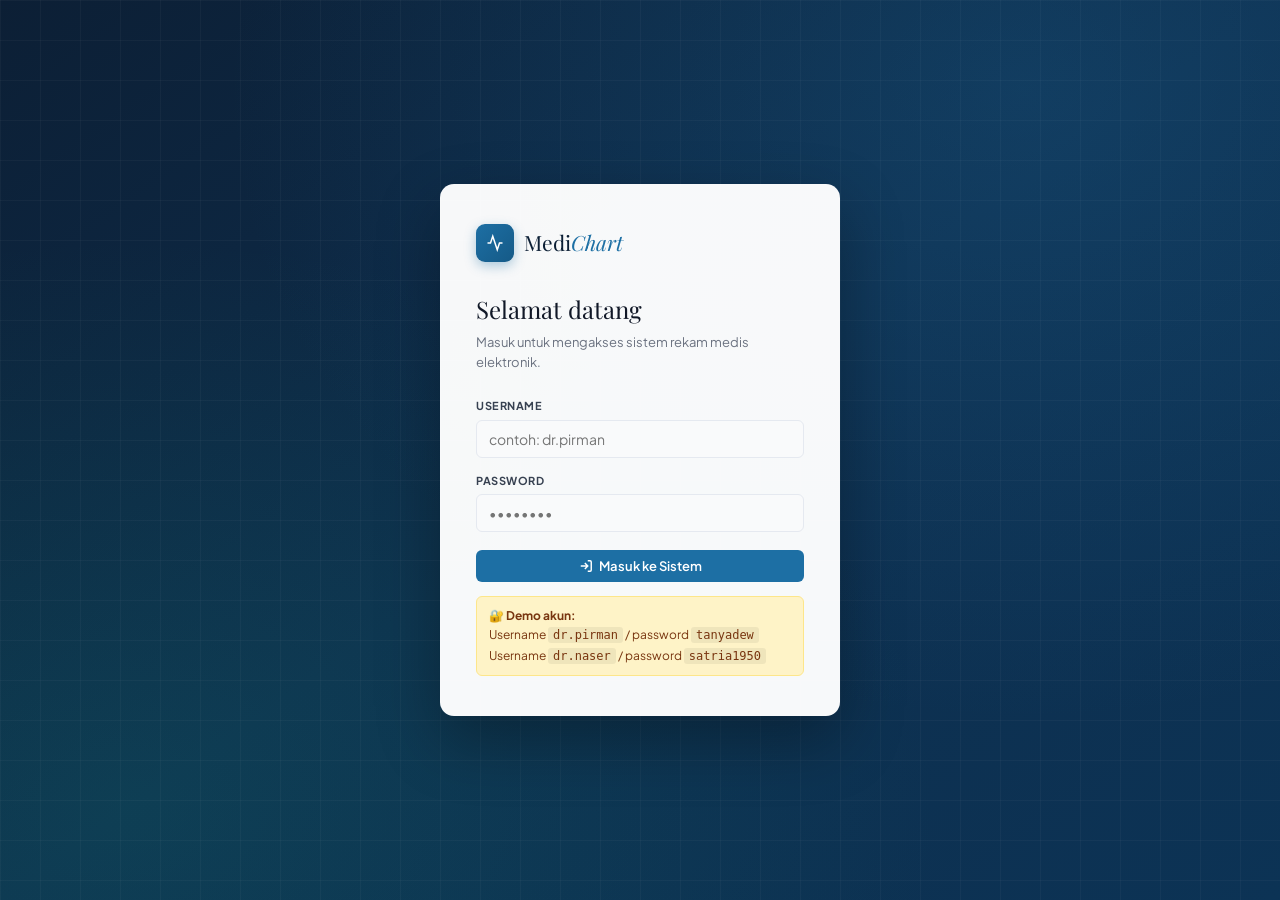
==== medichart.html @ bcfc9937 "add diagram" ====
<!DOCTYPE html>
<html lang="id">
<head>
<meta charset="UTF-8">
<meta name="viewport" content="width=device-width, initial-scale=1.0">
<title>MediChart — Sistem Catatan Pemeriksaan Dokter</title>
<link href="https://fonts.googleapis.com/css2?family=Plus+Jakarta+Sans:ital,wght@0,300;0,400;0,500;0,600;0,700;1,400&family=Playfair+Display:ital,wght@0,600;1,500&display=swap" rel="stylesheet">
<style>
/* ============================================================
   DESIGN TOKENS
============================================================ */
:root {
  /* Colors */
  --ink:        #111827;
  --ink-mid:    #374151;
  --ink-soft:   #6B7280;
  --ink-ghost:  #9CA3AF;
  --bg:         #F3F6FA;
  --surface:    #FFFFFF;
  --surface2:   #F9FAFB;
  --border:     #E5E9F0;
  --border-dk:  #D1D9E6;

  --primary:    #1D6FA4;      /* steel blue */
  --primary-lt: #EBF4FB;
  --primary-dk: #155A87;
  --green:      #0F9D7E;
  --green-lt:   #E6F6F2;
  --green-dk:   #0B7D65;
  --amber:      #D97706;
  --amber-lt:   #FEF3C7;
  --red:        #DC2626;
  --red-lt:     #FEE2E2;

  /* Sidebar */
  --sb:         #0C1F35;
  --sb-lt:      #142840;
  --sb-border:  rgba(255,255,255,.07);
  --sb-text:    rgba(255,255,255,.55);
  --sb-active:  rgba(255,255,255,.10);

  /* Misc */
  --r:    10px;
  --rsm:  6px;
  --rxs:  4px;
  --shadow-sm: 0 1px 4px rgba(17,24,39,.06);
  --shadow:    0 3px 12px rgba(17,24,39,.10);
  --shadow-md: 0 8px 32px rgba(17,24,39,.14);

  --font:   'Plus Jakarta Sans', system-ui, sans-serif;
  --serif:  'Playfair Display', Georgia, serif;
  --t: .15s ease;
}

/* ============================================================
   RESET
============================================================ */
*, *::before, *::after { box-sizing: border-box; margin: 0; padding: 0; }
html { scroll-behavior: smooth; }
body { font-family: var(--font); background: var(--bg); color: var(--ink); font-size: 14px; line-height: 1.6; min-height: 100vh; }
input, textarea, select, button { font-family: inherit; font-size: inherit; }
a { text-decoration: none; color: inherit; }

/* ============================================================
   UTILITY
============================================================ */
.hidden { display: none !important; }
.w-full { width: 100%; }
.flex   { display: flex; }
.items-center { align-items: center; }
.gap-8  { gap: 8px; }
.flex-1 { flex: 1; }
.text-sm   { font-size: 13px; }
.text-xs   { font-size: 11px; }
.text-muted { color: var(--ink-soft); }
.bold { font-weight: 600; }
.serif { font-family: var(--serif); }
.divider { border: none; border-top: 1px solid var(--border); margin: 18px 0; }

/* ============================================================
   ANIMATIONS
============================================================ */
@keyframes fadeUp  { from { opacity:0; transform:translateY(12px); } to { opacity:1; transform:translateY(0); } }
@keyframes fadeIn  { from { opacity:0; } to { opacity:1; } }
@keyframes slideIn { from { opacity:0; transform:translateX(-8px); } to { opacity:1; transform:translateX(0); } }
.anim-up    { animation: fadeUp  .28s ease both; }
.anim-in    { animation: fadeIn  .22s ease both; }
.anim-slide { animation: slideIn .22s ease both; }

/* ============================================================
   TOAST
============================================================ */
#toast {
  position: fixed; bottom: 24px; right: 24px; z-index: 9999;
  padding: 12px 18px; border-radius: var(--rsm);
  font-size: 13px; font-weight: 500;
  box-shadow: var(--shadow-md); max-width: 320px;
  transition: opacity .3s, transform .3s;
  opacity: 0; transform: translateY(8px); pointer-events: none;
}
#toast.show   { opacity: 1; transform: translateY(0); pointer-events: auto; }
#toast.t-ok   { background: var(--green);   color: #fff; }
#toast.t-err  { background: var(--red);     color: #fff; }
#toast.t-info { background: var(--primary); color: #fff; }

/* ============================================================
   MODAL
============================================================ */
.modal-bg {
  position: fixed; inset: 0; z-index: 600;
  background: rgba(12,31,53,.5);
  display: flex; align-items: flex-start; justify-content: center;
  padding: 32px 16px; overflow-y: auto;
  animation: fadeIn .2s ease;
}
.modal {
  background: var(--surface); border-radius: var(--r);
  box-shadow: var(--shadow-md);
  width: 100%; max-width: 640px;
  animation: fadeUp .25s ease;
  flex-shrink: 0;
}
.modal-head {
  padding: 18px 22px 14px;
  border-bottom: 1px solid var(--border);
  display: flex; align-items: center; justify-content: space-between;
}
.modal-title { font-family: var(--serif); font-size: 17px; }
.modal-body  { padding: 20px 22px 24px; }
.btn-close {
  width: 30px; height: 30px; border: none; cursor: pointer;
  background: var(--surface2); border-radius: var(--rxs);
  color: var(--ink-soft); font-size: 18px; line-height: 1;
  display: grid; place-items: center;
  transition: background var(--t), color var(--t);
}
.btn-close:hover { background: var(--red-lt); color: var(--red); }

/* ============================================================
   FORM ELEMENTS
============================================================ */
.field { margin-bottom: 14px; }
.field > label {
  display: block; font-size: 11px; font-weight: 700;
  text-transform: uppercase; letter-spacing: .5px;
  color: var(--ink-mid); margin-bottom: 5px;
}
.req { color: var(--red); margin-left: 2px; }
.field input, .field textarea, .field select {
  width: 100%; padding: 9px 12px;
  border: 1.5px solid var(--border);
  border-radius: var(--rsm); background: var(--surface2);
  color: var(--ink); outline: none;
  transition: border-color var(--t), box-shadow var(--t), background var(--t);
}
.field input:focus, .field textarea:focus, .field select:focus {
  border-color: var(--primary);
  box-shadow: 0 0 0 3px rgba(29,111,164,.12);
  background: var(--surface);
}
.field textarea { min-height: 72px; resize: vertical; }
.field.f-err input, .field.f-err textarea, .field.f-err select { border-color: var(--red); }
.f-msg { font-size: 11px; color: var(--red); margin-top: 4px; min-height: 15px; }
.grid-2 { display: grid; grid-template-columns: 1fr 1fr; gap: 12px; }
.grid-2.grid-3col { grid-template-columns: 1fr 1fr 1fr; }

/* Validation summary block */
.val-box {
  background: var(--red-lt); border: 1px solid #FECACA;
  border-radius: var(--rsm); padding: 10px 14px;
  font-size: 13px; color: var(--red);
  margin-bottom: 12px; display: none;
}
.val-box ul { margin-left: 16px; margin-top: 3px; }

/* Section label inside form */
.form-section-label {
  font-size: 11px; font-weight: 700; text-transform: uppercase;
  letter-spacing: .5px; color: var(--ink-ghost);
  padding: 4px 0 10px; margin-top: 6px;
  display: flex; align-items: center; gap: 8px;
}
.form-section-label::after {
  content: ''; flex: 1; height: 1px; background: var(--border);
}

/* ============================================================
   BUTTONS
============================================================ */
.btn {
  display: inline-flex; align-items: center; gap: 6px;
  padding: 8px 16px; border: none; border-radius: var(--rsm);
  font-family: var(--font); font-size: 13px; font-weight: 600;
  cursor: pointer; white-space: nowrap;
  transition: background var(--t), box-shadow var(--t), transform var(--t);
}
.btn:active { transform: translateY(1px); }
.btn-primary { background: var(--primary);  color: #fff; }
.btn-primary:hover   { background: var(--primary-dk); box-shadow: 0 4px 14px rgba(29,111,164,.28); }
.btn-green   { background: var(--green);    color: #fff; }
.btn-green:hover     { background: var(--green-dk); box-shadow: 0 4px 14px rgba(15,157,126,.28); }
.btn-ghost   { background: var(--surface2); color: var(--ink-mid); border: 1.5px solid var(--border); }
.btn-ghost:hover     { background: var(--border); }
.btn-amber   { background: var(--amber);    color: #fff; }
.btn-amber:hover     { background: #B45309; }
.btn-red     { background: var(--red);      color: #fff; }
.btn-red:hover       { background: #B91C1C; }
.btn-sm  { padding: 6px 12px; font-size: 12px; }
.btn-xs  { padding: 4px 9px;  font-size: 11px; }
.btn-icon { padding: 7px; }

/* ============================================================
   BADGE / TAG
============================================================ */
.badge {
  display: inline-flex; align-items: center; gap: 3px;
  padding: 2px 8px; border-radius: 20px;
  font-size: 11px; font-weight: 700; letter-spacing: .2px;
}
.b-blue   { background: var(--primary-lt); color: var(--primary-dk); }
.b-green  { background: var(--green-lt);   color: var(--green-dk); }
.b-amber  { background: var(--amber-lt);   color: #92400E; }
.b-gray   { background: #EEF2F7;           color: var(--ink-mid); }
.b-red    { background: var(--red-lt);     color: var(--red); }

/* SOAP colored pill */
.soap-pill {
  display: inline-flex; align-items: center; gap: 4px;
  padding: 3px 8px; border-radius: 4px;
  font-size: 11px; font-weight: 700;
}
.sp-s { background: #EFF6FF; color: #1D4ED8; }
.sp-o { background: var(--amber-lt); color: #92400E; }
.sp-a { background: var(--red-lt); color: var(--red); }
.sp-p { background: var(--green-lt); color: var(--green-dk); }

/* ============================================================
   CARD
============================================================ */
.card {
  background: var(--surface); border: 1px solid var(--border);
  border-radius: var(--r); box-shadow: var(--shadow-sm); overflow: hidden;
}
.card-head {
  padding: 13px 18px;
  border-bottom: 1px solid var(--border);
  display: flex; align-items: center; justify-content: space-between; gap: 10px;
}
.card-title {
  font-family: var(--serif); font-size: 15px; font-weight: 600;
  display: flex; align-items: center; gap: 8px;
}
.card-icon {
  width: 26px; height: 26px; border-radius: 6px;
  background: var(--primary-lt); color: var(--primary);
  display: grid; place-items: center; flex-shrink: 0;
}
.card-icon svg { width: 13px; height: 13px; }
.card-icon.green { background: var(--green-lt);  color: var(--green); }
.card-icon.amber { background: var(--amber-lt);  color: var(--amber); }
.card-icon.gray  { background: #EEF2F7; color: var(--ink-mid); }
.card-body { padding: 16px 18px; }

/* ============================================================
   LOGIN PAGE
============================================================ */
#page-login {
  min-height: 100vh; display: flex; align-items: center; justify-content: center;
  padding: 24px;
  background: linear-gradient(145deg, var(--sb) 0%, #0E2E4D 50%, #0C3355 100%);
  position: relative; overflow: hidden;
}
#page-login::before {
  content: ''; position: absolute; inset: 0; pointer-events: none;
  background:
    radial-gradient(ellipse at 80% 10%, rgba(29,111,164,.25) 0%, transparent 55%),
    radial-gradient(ellipse at 10% 90%, rgba(15,157,126,.15) 0%, transparent 50%);
}
/* Grid decoration */
#page-login::after {
  content: ''; position: absolute; inset: 0; pointer-events: none;
  background-image:
    linear-gradient(rgba(255,255,255,.03) 1px, transparent 1px),
    linear-gradient(90deg, rgba(255,255,255,.03) 1px, transparent 1px);
  background-size: 40px 40px;
}
.login-card {
  background: rgba(255,255,255,.97); border-radius: 14px;
  box-shadow: 0 24px 64px rgba(0,0,0,.30);
  width: 100%; max-width: 400px;
  padding: 40px 36px; position: relative; z-index: 1;
  animation: fadeUp .4s ease;
}
.login-brand {
  display: flex; align-items: center; gap: 10px; margin-bottom: 28px;
}
.brand-icon {
  width: 38px; height: 38px; border-radius: 9px;
  background: linear-gradient(135deg, var(--primary), var(--primary-dk));
  display: grid; place-items: center; flex-shrink: 0;
  box-shadow: 0 4px 12px rgba(29,111,164,.35);
}
.brand-icon svg { color: #fff; width: 18px; height: 18px; }
.brand-name { font-family: var(--serif); font-size: 21px; color: var(--sb); }
.brand-name span { color: var(--primary); font-style: italic; }
.login-h { font-family: var(--serif); font-size: 24px; margin-bottom: 3px; color: var(--ink); }
.login-sub { color: var(--ink-soft); font-size: 13px; margin-bottom: 24px; }
#l-err {
  background: var(--red-lt); border: 1px solid #FECACA; color: var(--red);
  border-radius: var(--rsm); padding: 9px 12px; font-size: 13px;
  margin-top: 10px; display: none;
}
.login-hint {
  margin-top: 14px; padding: 9px 12px;
  background: var(--amber-lt); border: 1px solid #FDE68A;
  border-radius: var(--rsm); font-size: 12px; color: #78350F; line-height: 1.6;
}
.login-hint code {
  background: rgba(0,0,0,.06); padding: 1px 5px; border-radius: 3px; font-family: monospace;
}

/* ============================================================
   APP SHELL
============================================================ */
#page-app { display: none; flex-direction: row; min-height: 100vh; }

/* --- Sidebar --- */
.sidebar {
  width: 220px; flex-shrink: 0; background: var(--sb);
  display: flex; flex-direction: column;
  position: sticky; top: 0; height: 100vh; overflow-y: auto;
}
.sb-brand {
  padding: 18px 16px 14px;
  border-bottom: 1px solid var(--sb-border);
  display: flex; align-items: center; gap: 8px;
}
.sb-brand-ico {
  width: 30px; height: 30px; border-radius: 7px;
  background: linear-gradient(135deg, var(--primary), var(--primary-dk));
  display: grid; place-items: center; flex-shrink: 0;
}
.sb-brand-ico svg { color: #fff; width: 14px; height: 14px; }
.sb-brand-name { font-family: var(--serif); font-size: 16px; color: #fff; }
.sb-brand-name span { color: #60B3E4; font-style: italic; }

.sb-doctor {
  padding: 13px 16px 13px;
  border-bottom: 1px solid var(--sb-border);
}
.doc-avatar {
  width: 40px;
  height: 40px;
  border-radius: 50%;
  overflow: hidden;
  flex-shrink: 0;
}

.doc-avatar img {
  width: 100%;
  height: 100%;
  object-fit: cover;
}

.doc-name { font-size: 13px; font-weight: 600; color: #fff; line-height: 1.3; }
.doc-role { font-size: 11px; color: rgba(255,255,255,.4); }

.sb-nav { padding: 10px 8px; flex: 1; }
.nav-item {
  display: flex; align-items: center; gap: 8px;
  padding: 9px 10px; border-radius: 7px;
  color: var(--sb-text); font-size: 13px; font-weight: 500;
  cursor: pointer; margin-bottom: 2px;
  transition: background var(--t), color var(--t);
}
.nav-item svg { width: 14px; height: 14px; flex-shrink: 0; }
.nav-item:hover, .nav-item.active { background: var(--sb-active); color: #fff; }
.nav-item.active { color: #60B3E4; }

.sb-footer {
  padding: 10px 8px; border-top: 1px solid var(--sb-border);
}
.btn-logout {
  width: 100%; display: flex; align-items: center; gap: 8px;
  padding: 8px 10px; border: none; border-radius: 6px;
  background: rgba(220,38,38,.15); color: #FCA5A5;
  font-family: var(--font); font-size: 13px; font-weight: 500;
  cursor: pointer; transition: background var(--t);
}
.btn-logout:hover { background: rgba(220,38,38,.28); }
.btn-logout svg { width: 14px; height: 14px; }

/* --- Main content --- */
.app-main {
  flex: 1; overflow-y: auto; padding: 26px 24px;
  display: flex; flex-direction: column; gap: 18px;
}
.pg-head {
  display: flex; align-items: flex-start; justify-content: space-between; gap: 12px;
}
.pg-title { font-family: var(--serif); font-size: 22px; font-weight: 600; }
.pg-sub   { font-size: 13px; color: var(--ink-soft); margin-top: 2px; }

/* ============================================================
   PATIENT LIST (left column)
============================================================ */
.search-bar {
  display: flex; gap: 8px; margin-bottom: 12px;
}
.search-bar input {
  flex: 1; padding: 8px 12px;
  border: 1.5px solid var(--border); border-radius: var(--rsm);
  background: var(--surface2); outline: none;
  transition: border-color var(--t), box-shadow var(--t);
}
.search-bar input:focus {
  border-color: var(--primary);
  box-shadow: 0 0 0 3px rgba(29,111,164,.11);
  background: var(--surface);
}

.pt-table { width: 100%; border-collapse: collapse; }
.pt-table thead tr { background: var(--surface2); border-bottom: 2px solid var(--border); }
.pt-table th {
  padding: 8px 13px; text-align: left;
  font-size: 10px; font-weight: 700; text-transform: uppercase;
  letter-spacing: .5px; color: var(--ink-ghost);
}
.pt-table td { padding: 11px 13px; border-bottom: 1px solid var(--border); font-size: 13px; vertical-align: middle; }
.pt-table tbody tr { cursor: pointer; transition: background var(--t); }
.pt-table tbody tr:hover { background: var(--primary-lt); }
.pt-table tbody tr.selected { background: var(--primary-lt); }
.pt-name { font-weight: 600; color: var(--ink); }
.pt-meta { font-size: 11px; color: var(--ink-soft); margin-top: 1px; }
.pt-table th.col-gender, .pt-table td.col-gender {
  width: 74px;
  min-width: 74px;
  text-align: center;
  padding-left: 8px;
  padding-right: 8px;
}
.gender-badge {
  display: inline-flex;
  align-items: center;
  justify-content: center;
  gap: 4px;
  min-width: 48px;
  height: 24px;
  padding: 0 9px;
  border-radius: 999px;
  font-size: 11px;
  font-weight: 700;
  line-height: 1;
  white-space: nowrap;
}
.gender-male { background: #EAF3FF; color: #1D6FA4; }
.gender-female { background: #FFF0F6; color: #BE185D; }

.dashboard-grid {
  display: grid;
  grid-template-columns: repeat(2, minmax(0, 1fr));
  gap: 12px;
}
.stat-card {
  background: var(--surface);
  border: 1px solid var(--border);
  border-radius: var(--r);
  box-shadow: var(--shadow-sm);
  padding: 15px 16px;
  display: flex;
  align-items: center;
  gap: 12px;
}
.stat-icon {
  width: 38px;
  height: 38px;
  border-radius: 9px;
  display: grid;
  place-items: center;
  background: var(--primary-lt);
  color: var(--primary);
  flex-shrink: 0;
}
.stat-icon.green { background: var(--green-lt); color: var(--green); }
.stat-icon.amber { background: var(--amber-lt); color: var(--amber); }
.stat-icon.gray { background: #EEF2F7; color: var(--ink-mid); }
.stat-val { font-size: 22px; font-weight: 700; line-height: 1.1; }
.stat-label { font-size: 11px; color: var(--ink-soft); margin-top: 2px; }

.empty-state {
  text-align: center; padding: 36px 16px;
  color: var(--ink-soft); font-size: 13px;
}
.empty-state svg { display: block; margin: 0 auto 10px; opacity: .3; width: 36px; height: 36px; }

/* ============================================================
   TWO-COLUMN LAYOUT
============================================================ */
.layout-2col { display: grid; grid-template-columns: 380px 1fr; gap: 18px; align-items: start; }

/* Placeholder panel */
.placeholder-panel {
  border: 2px dashed var(--border); border-radius: var(--r);
  background: transparent; text-align: center;
  padding: 48px 20px; color: var(--ink-soft); font-size: 13px;
}
.placeholder-panel svg { display: block; margin: 0 auto 10px; opacity: .25; width: 40px; height: 40px; }

/* ============================================================
   PATIENT DETAIL (right column)
============================================================ */
.demo-grid { display: grid; grid-template-columns: 1fr 1fr; gap: 9px; }
.demo-item {
  background: var(--surface2); border: 1px solid var(--border);
  border-radius: var(--rsm); padding: 10px 13px;
}
.demo-label { font-size: 10px; font-weight: 700; text-transform: uppercase; letter-spacing: .4px; color: var(--ink-ghost); margin-bottom: 2px; }
.demo-val   { font-weight: 600; font-size: 14px; }
.demo-item.full { grid-column: 1 / -1; }

/* Patient name header */
.pt-header {
  display: flex; align-items: flex-start; justify-content: space-between;
  gap: 12px; margin-bottom: 14px;
}
.pt-header-name { font-family: var(--serif); font-size: 20px; font-weight: 600; line-height: 1.2; }

/* Encounter history card */
.enc-item {
  border: 1px solid var(--border); border-radius: var(--rsm);
  margin-bottom: 10px; overflow: hidden; transition: box-shadow var(--t);
}
.enc-item:hover { box-shadow: var(--shadow); }
.enc-item-head {
  padding: 9px 14px;
  background: var(--surface2); border-bottom: 1px solid var(--border);
  display: flex; align-items: center; flex-wrap: wrap; gap: 8px;
}
.enc-id   { font-size: 11px; font-weight: 700; color: var(--ink-mid); }
.enc-date { font-size: 11px; color: var(--ink-ghost); margin-left: auto; }
.enc-item-body { padding: 12px 14px; font-size: 13px; }
.enc-row  { margin-bottom: 8px; }
.enc-tag  { font-size: 10px; font-weight: 700; text-transform: uppercase; letter-spacing: .4px; color: var(--ink-ghost); margin-bottom: 2px; }
.enc-val  { color: var(--ink); line-height: 1.5; }
.soap-view { display: flex; flex-direction: column; gap: 6px; margin-top: 8px; }
.soap-view-row { display: flex; gap: 8px; align-items: flex-start; }
.soap-view-key {
  flex-shrink: 0; width: 100px;
  font-size: 11px; font-weight: 700; text-transform: uppercase;
  letter-spacing: .4px; color: var(--ink-soft); padding-top: 1px;
}
.soap-view-val { font-size: 13px; color: var(--ink); line-height: 1.5; }
.soap-view-val.empty { color: var(--ink-ghost); font-style: italic; font-size: 12px; }
.enc-actions {
  padding: 10px 14px; background: var(--surface2); border-top: 1px solid var(--border);
  display: flex; gap: 7px; flex-wrap: wrap;
}



/* ============================================================
   VISUAL POLISH — Compact Clinical Workspace
============================================================ */
body {
  background:
    radial-gradient(circle at 0% 0%, rgba(29,111,164,.07), transparent 34%),
    linear-gradient(180deg, #F8FAFC 0%, #EEF3F8 100%);
}
.app-main {
  padding: 24px 26px;
  gap: 16px;
}
.pg-head {
  background: transparent;
  border: none;
  border-radius: 0;
  padding: 0 2px 2px;
  box-shadow: none;
  color: var(--ink);
  position: relative;
  overflow: visible;
  display: flex;
  align-items: flex-end;
  justify-content: space-between;
}
.pg-head::after { display: none; }
.pg-title {
  color: var(--ink);
  font-size: 22px;
  letter-spacing: -.03em;
  line-height: 1.15;
}
.pg-sub {
  color: var(--ink-soft);
  font-size: 13px;
  margin-top: 5px;
}
.workspace-meta {
  display: flex;
  gap: 8px;
  flex-wrap: wrap;
  align-items: center;
  justify-content: flex-end;
}
.meta-chip {
  display: inline-flex;
  align-items: center;
  gap: 7px;
  height: 34px;
  padding: 0 12px;
  border: 1px solid rgba(209,217,230,.85);
  border-radius: 999px;
  background: rgba(255,255,255,.72);
  box-shadow: 0 1px 2px rgba(16,24,40,.04);
  font-size: 12px;
  font-weight: 700;
  color: var(--ink-mid);
}
.meta-chip svg { width: 14px; height: 14px; color: var(--primary); }
.meta-chip.green svg { color: var(--green); }
.dashboard-grid { display: none; }
.card {
  border-radius: 16px;
  border: 1px solid #E8EEF6;
  box-shadow:
    0 1px 2px rgba(16,24,40,.04),
    0 10px 26px rgba(16,24,40,.055);
  background: rgba(255,255,255,.92);
}
.card-head {
  padding: 15px 18px;
  background: rgba(249,250,251,.72);
  backdrop-filter: blur(8px);
}
.card-title { font-size: 16px; letter-spacing: -.01em; }
.card-icon {
  border-radius: 9px;
  box-shadow: inset 0 0 0 1px rgba(255,255,255,.72);
}
.search-bar input {
  height: 42px;
  border-radius: 11px;
  background: #F8FAFC;
}
.pt-table th {
  padding-top: 10px;
  padding-bottom: 10px;
}
.pt-table td {
  padding-top: 12px;
  padding-bottom: 12px;
}
.pt-table tbody tr {
  transition: background .18s ease, transform .18s ease;
}
.pt-table tbody tr:hover {
  background: #F7FBFF;
  transform: translateX(2px);
}
.pt-table tbody tr.selected {
  background: linear-gradient(90deg, rgba(235,244,251,1), rgba(235,244,251,.42));
}
.patient-name-wrap {
  display: flex;
  align-items: center;
  gap: 10px;
}
.patient-avatar {
  width: 34px;
  height: 34px;
  border-radius: 999px;
  display: grid;
  place-items: center;
  flex-shrink: 0;
  font-size: 11px;
  font-weight: 800;
  color: var(--primary-dk);
  background: #EAF3FF;
  box-shadow: inset 0 0 0 1px rgba(29,111,164,.08);
}
.pt-table tbody tr:nth-child(2n) .patient-avatar { background: #E6F6F2; color: var(--green-dk); }
.pt-table tbody tr:nth-child(3n) .patient-avatar { background: #F3E8FF; color: #6D28D9; }
.pt-table tbody tr:nth-child(4n) .patient-avatar { background: #FEF3C7; color: #92400E; }
.badge { box-shadow: inset 0 0 0 1px rgba(255,255,255,.45); }
.gender-badge {
  height: 25px;
  min-width: 58px;
  font-size: 11px;
}
.placeholder-panel {
  min-height: 310px;
  border: 1px dashed #D6DEE9;
  border-radius: 16px;
  background: rgba(255,255,255,.62);
  display: flex;
  flex-direction: column;
  align-items: center;
  justify-content: center;
  box-shadow: inset 0 1px 0 rgba(255,255,255,.65);
  padding: 40px 28px;
}
.placeholder-panel svg {
  width: 52px;
  height: 52px;
  padding: 12px;
  border-radius: 16px;
  background: #EEF6FC;
  color: var(--primary);
  opacity: 1;
  margin-bottom: 14px;
}
.placeholder-title {
  font-family: var(--serif);
  font-size: 18px;
  font-weight: 600;
  color: var(--ink);
  margin-bottom: 4px;
}
.placeholder-sub {
  color: var(--ink-soft);
  max-width: 430px;
  margin: 0 auto;
}
.sidebar {
  box-shadow: 8px 0 30px rgba(12,31,53,.10);
  background: linear-gradient(180deg, #0B1B2E 0%, #0C2037 100%);
}
.nav-item.active {
  background: rgba(96,179,228,.11);
  color: #60B3E4;
  position: relative;
}
.nav-item.active::before {
  content: '';
  position: absolute;
  left: 0;
  top: 8px;
  bottom: 8px;
  width: 3px;
  border-radius: 99px;
  background: #60B3E4;
}
.btn-add-compact {
  background: #F8FAFC;
  color: var(--primary-dk);
  border: 1px solid #DCE7F2;
}
.btn-add-compact:hover { background: var(--primary-lt); box-shadow: none; }
@media (max-width: 820px) {
  .app-main { padding: 16px; }
  .pg-head { align-items: flex-start; flex-direction: column; gap: 10px; }
  .workspace-meta { justify-content: flex-start; }
}

.photo-modal{
  position: fixed;
  inset: 0;
  background: rgba(0,0,0,.75);
  display: none;
  align-items: center;
  justify-content: center;
  z-index: 9999;
  backdrop-filter: blur(4px);
}

.photo-modal img{
  width: 280px;
  height: 280px;
  border-radius: 24px;
  object-fit: cover;
  box-shadow: 0 10px 40px rgba(0,0,0,.35);
  animation: zoomPhoto .2s ease;
}

@keyframes zoomPhoto{
  from{
    transform: scale(.8);
    opacity:0;
  }
  to{
    transform: scale(1);
    opacity:1;
  }
}

.doc-avatar{
  cursor:pointer;
}

/* ============================================================
   RESPONSIVE
============================================================ */
@media (max-width: 1024px) {
  .layout-2col { grid-template-columns: 320px 1fr; }
  .dashboard-grid { grid-template-columns: repeat(2, minmax(0, 1fr)); }
}

@media (max-width: 700px) {
  .dashboard-grid { grid-template-columns: 1fr; }
}

@media (max-width: 820px)  {
  .layout-2col { grid-template-columns: 1fr; }
  .sidebar { display: none; }
  .app-main { padding: 14px; }
}
@media (max-width: 560px)  {
  .grid-2, .grid-2.grid-3col { grid-template-columns: 1fr; }
  .soap-grid { grid-template-columns: 1fr; }
  .dashboard-grid { grid-template-columns: 1fr; }
}
</style>
</head>
<body>

<!-- TOAST -->
<div id="toast" role="alert" aria-live="polite"></div>

<!-- ============================================================
     MODAL CONTAINER (rendered dynamically)
============================================================ -->
<div id="modal-bg" class="modal-bg hidden"></div>

<!-- ============================================================
     LOGIN PAGE
============================================================ -->
<div id="page-login">
  <div class="login-card">
    <div class="login-brand">
      <div class="brand-icon">
        <svg fill="none" stroke="currentColor" stroke-width="2" viewBox="0 0 24 24">
          <path d="M22 12h-4l-3 9L9 3l-3 9H2"/>
        </svg>
      </div>
      <div class="brand-name">Medi<span>Chart</span></div>
    </div>
    <div class="login-h">Selamat datang</div>
    <p class="login-sub">Masuk untuk mengakses sistem rekam medis elektronik.</p>

    <div class="field">
      <label for="inp-usr">Username</label>
      <input type="text" id="inp-usr" placeholder="contoh: dr.pirman" autocomplete="username">
    </div>
    <div class="field">
      <label for="inp-pwd">Password</label>
      <input type="password" id="inp-pwd" placeholder="••••••••" autocomplete="current-password">
    </div>
    <button class="btn btn-primary w-full" style="justify-content:center;margin-top:4px;" onclick="login()">
      <svg width="14" height="14" fill="none" stroke="currentColor" stroke-width="2.5" viewBox="0 0 24 24">
        <path d="M15 3h4a2 2 0 0 1 2 2v14a2 2 0 0 1-2 2h-4M10 17l5-5-5-5M15 12H3"/>
      </svg>
      Masuk ke Sistem
    </button>
    <div id="l-err"></div>
    <div class="login-hint">
      🔐 <strong>Demo akun:</strong><br>
      Username <code>dr.pirman</code> / password <code>tanyadew</code><br>
      Username <code>dr.naser</code> / password <code>satria1950</code>
    </div>
  </div>
</div>

<!-- ============================================================
     APP SHELL
============================================================ -->
<div id="page-app">

  <!-- Sidebar -->
  <aside class="sidebar">
    <div class="sb-brand">
      <div class="sb-brand-ico">
        <svg fill="none" stroke="currentColor" stroke-width="2" viewBox="0 0 24 24">
          <path d="M22 12h-4l-3 9L9 3l-3 9H2"/>
        </svg>
      </div>
      <div class="sb-brand-name">Medi<span>Chart</span></div>
    </div>
    
    <div class="sb-doctor">
      <div style="display:flex;align-items:center;gap:8px;">
        <div class="doc-avatar" id="sb-av" onclick="openProfilePhoto()"></div>
        <div>
          <div class="doc-name" id="sb-name">belum login</div>
          <div class="doc-role">Dokter Umum</div>
        </div>
      </div>
    </div> <nav class="sb-nav">
      <div class="nav-item active">
        <svg fill="none" stroke="currentColor" stroke-width="2" viewBox="0 0 24 24">
          <rect x="3" y="3" width="7" height="7" rx="1"/>
          <rect x="14" y="3" width="7" height="7" rx="1"/>
          <rect x="14" y="14" width="7" height="7" rx="1"/>
          <rect x="3" y="14" width="7" height="7" rx="1"/>
        </svg>
        Dashboard
      </div>
    </nav>
    <div class="sb-footer">
      <button class="btn-logout" onclick="logout()">
        <svg fill="none" stroke="currentColor" stroke-width="2" viewBox="0 0 24 24">
          <path d="M9 21H5a2 2 0 0 1-2-2V5a2 2 0 0 1 2-2h4M16 17l5-5-5-5M21 12H9"/>
        </svg>
        Keluar
      </button>
    </div>
  </aside>

  <!-- Main -->
  <main class="app-main" id="app-main"></main>
</div>

<script>
/* ===================================================================
   ██████╗ ██████╗
   ██╔══██╗██╔══██╗
   ██║  ██║██████╔╝   MediChart — Sistem Catatan Pemeriksaan Dokter
   ██║  ██║██╔══██╗   Arsitektur: Dokter → UI → Controller → Service → DB
   ██████╔╝██████╔╝
   ╚═════╝ ╚═════╝
=================================================================== */

/* ===================================================================
   DATABASE DUMMY LAYER
   Simulasi penyimpanan data in-memory (pengganti database nyata)
=================================================================== */
const DB = {
  doctors: [
    { 
      username:'dr.pirman', 
      password:'tanyadew', 
      name:'dr. Aul Pirman, S.Cmpr', 
      initials:'AP',
      photo:'pirman.jpg' 
    },
    {
       username:'dr.naser',  
       password:'satria1950', 
       name:'dr. Nsr Ardy, S.Th.Ds',
       initials:'NA',
       photo:'naser.jpg'
    },
  ],

  patients: [
    { id:'P001', name:'Siti Rahayu',      age:34, gender:'Perempuan', address:'Jl. Mawar No. 12, Kebayoran Baru, Jakarta Selatan' },
    { id:'P002', name:'Agus Firmansyah',  age:47, gender:'Laki-laki', address:'Jl. Melati Raya No. 5, Cipete, Jakarta Selatan' },
    { id:'P003', name:'Dewi Lestari',     age:28, gender:'Perempuan', address:'Komplek Griya Asri Blok C2, Depok' },
    { id:'P004', name:'Hendra Kurniawan', age:55, gender:'Laki-laki', address:'Jl. Sudirman No. 88, Tangerang Selatan' },
    { id:'P005', name:'Rina Oktaviani',   age:41, gender:'Perempuan', address:'Jl. Kemanggisan Ilir III No. 7, Jakarta Barat' },
  ],

  /* encounters: tiap entry mewakili satu kunjungan pemeriksaan */
  encounters: [
    {
      id:'ENC0001', patientId:'P001', doctorName:'dr. Aul Pirman, S.Cmpr',
      keluhan:'Batuk berdahak dan demam tinggi sejak 3 hari',
      diagnosa:'ISPA (Infeksi Saluran Pernafasan Atas)',
      soap:{ S:'Pasien mengeluh batuk berdahak warna hijau, demam 38.5°C sejak 3 hari.',
             O:'TD 120/80 mmHg, Nadi 88x/mnt, Suhu 38.5°C. Faring hiperemis.',
             A:'ISPA bakteri, derajat sedang.',
             P:'Amoksisilin 500mg 3×1 tab, Paracetamol 500mg 3×1 prn, Kontrol 3 hari.' },
      timestamp: new Date(Date.now() - 86400000*5),
    },
    {
      id:'ENC0002', patientId:'P001', doctorName:'dr. Aul Pirman, S.Cmpr',
      keluhan:'Kontrol ISPA, batuk berkurang',
      diagnosa:'ISPA dalam penyembuhan',
      soap:{ S:'Pasien merasa membaik, batuk berkurang, demam sudah turun.',
             O:'TD 118/78 mmHg, Suhu 36.8°C. Faring sedikit hiperemis.',
             A:'Perbaikan klinis ISPA.',
             P:'Lanjut amoksisilin hingga habis. Kontrol jika keluhan kembali.' },
      timestamp: new Date(Date.now() - 86400000*2),
    },
    {
      id:'ENC0003', patientId:'P003', doctorName:'dr. Nsr Ardy, S.Th.Ds',
      keluhan:'Nyeri kepala terus-menerus',
      diagnosa:'Tension-type Headache',
      soap:{ S:'Sakit kepala seperti diikat, tidak berdenyut, bilateral, sejak 2 hari.',
             O:'TD 110/70, Nadi 76, Pemeriksaan neurologis dalam batas normal.',
             A:'Tension-type headache, tidak ada tanda bahaya.',
             P:'Ibuprofen 400mg prn, edukasi sleep hygiene dan manajemen stres.' },
      timestamp: new Date(Date.now() - 86400000*1),
    },
  ],
};

/* ===================================================================
   APPLICATION STATE
=================================================================== */
const State = {
  doctor:         null,   // dokter yang sedang login
  currentPatient: null,   // pasien yang sedang dipilih
  searchQuery:    '',     // query pencarian
};

/* ===================================================================
   SERVICE LAYER
   Logika bisnis murni — tidak menyentuh DOM secara langsung
=================================================================== */
const Service = {

  /** Otentikasi dokter; return objek dokter atau null */
  authenticateDoctor(username, password) {
    return DB.doctors.find(
      d => d.username === username.trim() && d.password === password
    ) || null;
  },

  /** Cari pasien berdasarkan ID atau nama (case-insensitive substring) */
  searchPatients(query) {
    const q = query.trim().toLowerCase();
    if (!q) return [...DB.patients];
    return DB.patients.filter(p =>
      p.id.toLowerCase().includes(q) || p.name.toLowerCase().includes(q)
    );
  },

  /** Ambil satu pasien berdasarkan ID */
  getPatientById(id) {
    return DB.patients.find(p => p.id === id) || null;
  },

  /** Ambil semua encounters milik satu pasien, terbaru di atas */
  getEncountersByPatient(patientId) {
    return DB.encounters
      .filter(e => e.patientId === patientId)
      .slice()
      .sort((a, b) => b.timestamp - a.timestamp);
  },

  /** Ambil satu encounter by ID */
  getEncounterById(encId) {
    return DB.encounters.find(e => e.id === encId) || null;
  },

  /**
   * validatePatientData — validasi form tambah pasien baru
   * @returns {string[]} array pesan error, kosong = valid
   */
  validatePatientData({ id, name, age, gender, address, diagnosa, soap }) {
    const errs = [];
    if (!id.trim())   errs.push('ID Pasien wajib diisi.');
    else if (DB.patients.find(p => p.id.toUpperCase() === id.trim().toUpperCase()))
      errs.push('ID Pasien sudah digunakan.');
    if (!name.trim()) errs.push('Nama pasien wajib diisi.');
    if (!age || isNaN(+age) || +age <= 0) errs.push('Umur harus diisi dengan angka valid.');
    if (!gender)      errs.push('Jenis kelamin wajib dipilih.');
    if (!address.trim()) errs.push('Alamat wajib diisi.');
    // Validasi SOAP awal
    const soapErrs = Service.validateSoapData({ diagnosa, soap });
    errs.push(...soapErrs);
    return errs;
  },

  /**
   * validateSoapData — validasi data pemeriksaan (edit/tambah encounter)
   * @returns {string[]} array pesan error
   */
  validateSoapData({ diagnosa, soap }) {
    const errs = [];
    if (!diagnosa.trim()) errs.push('Diagnosa / Problem List tidak boleh kosong.');
    const hasSOAP = soap.S.trim() || soap.O.trim() || soap.A.trim() || soap.P.trim();
    if (!hasSOAP) errs.push('Minimal satu kolom SOAP (S/O/A/P) harus terisi.');
    return errs;
  },

  /**
   * Buat pasien baru + encounter pertama sekaligus
   */
  createPatientWithSoap({ id, name, age, gender, address, keluhan, diagnosa, soap }, doctorName) {
    const patient = {
      id: id.trim().toUpperCase(), name: name.trim(),
      age: +age, gender, address: address.trim(),
    };
    DB.patients.push(patient);

    const enc = {
      id:         'ENC' + String(DB.encounters.length + 1).padStart(4, '0'),
      patientId:  patient.id,
      doctorName,
      keluhan:    keluhan.trim(),
      diagnosa:   diagnosa.trim(),
      soap:       { S: soap.S.trim(), O: soap.O.trim(), A: soap.A.trim(), P: soap.P.trim() },
      timestamp:  new Date(),
    };
    DB.encounters.push(enc);
    return { patient, enc };
  },

  /**
   * Update encounter yang sudah ada (edit)
   */
  updateEncounter(encId, { keluhan, diagnosa, soap }, doctorName) {
    const enc = DB.encounters.find(e => e.id === encId);
    if (!enc) return null;
    enc.keluhan    = keluhan.trim();
    enc.diagnosa   = diagnosa.trim();
    enc.soap       = { S: soap.S.trim(), O: soap.O.trim(), A: soap.A.trim(), P: soap.P.trim() };
    enc.doctorName = doctorName;
    enc.updatedAt  = new Date();
    return enc;
  },

  /**
   * Tambah encounter baru ke pasien yang sudah ada
   */
  addNewEncounter(patientId, { keluhan, diagnosa, soap }, doctorName) {
    const enc = {
      id:        'ENC' + String(DB.encounters.length + 1).padStart(4, '0'),
      patientId,
      doctorName,
      keluhan:   keluhan.trim(),
      diagnosa:  diagnosa.trim(),
      soap:      { S: soap.S.trim(), O: soap.O.trim(), A: soap.A.trim(), P: soap.P.trim() },
      timestamp: new Date(),
    };
    DB.encounters.push(enc);
    return enc;
  },
};

/* ===================================================================
   CONTROLLER LAYER
   Menghubungkan interaksi UI → Service → render
=================================================================== */

/* ------------------------------------------------------------------
   login()
   Alur: Dokter isi form → klik Masuk → login()
         → Service.authenticateDoctor() → renderDashboard()
------------------------------------------------------------------ */
function login() {
  const username = document.getElementById('inp-usr').value;
  const password = document.getElementById('inp-pwd').value;
  const errEl    = document.getElementById('l-err');
  errEl.style.display = 'none';

  const doctor = Service.authenticateDoctor(username, password);
  if (!doctor) {
    errEl.textContent   = '⚠ Username atau password salah.';
    errEl.style.display = 'block';
    return;
  }

  State.doctor = doctor;
  document.getElementById('page-login').style.display = 'none';
  document.getElementById('page-app').style.display   = 'flex';
 document.getElementById('sb-av').innerHTML =
  '<img src="' + doctor.photo + '" alt="' + doctor.name + '">';
  document.getElementById('sb-name').textContent = doctor.name;

  renderDashboard();
}

function logout() {
  State.doctor = null; State.currentPatient = null; State.searchQuery = '';
  document.getElementById('page-app').style.display   = 'none';
  document.getElementById('page-login').style.display = 'flex';
  document.getElementById('inp-usr').value = '';
  document.getElementById('inp-pwd').value = '';
  document.getElementById('l-err').style.display = 'none';
}

/* ------------------------------------------------------------------
   renderDashboard()
   Menggambar kerangka utama: header + layout 2 kolom.
------------------------------------------------------------------ */
function renderDashboard() {
  const main = document.getElementById('app-main');
  main.innerHTML = `
    <div class="pg-head anim-up">
      <div>
        <div class="pg-title">Rekam Medis Pasien</div>
      </div>
      <div class="workspace-meta">
        <span class="meta-chip">
          <svg fill="none" stroke="currentColor" stroke-width="2" viewBox="0 0 24 24">
            <path d="M17 21v-2a4 4 0 0 0-4-4H5a4 4 0 0 0-4 4v2"/><circle cx="9" cy="7" r="4"/>
          </svg>
          <span id="stat-total-patients">${DB.patients.length}</span> pasien
        </span>
        <span class="meta-chip green">
          <svg fill="none" stroke="currentColor" stroke-width="2" viewBox="0 0 24 24">
            <path d="M14 2H6a2 2 0 0 0-2 2v16a2 2 0 0 0 2 2h12a2 2 0 0 0 2-2V8z"/><polyline points="14 2 14 8 20 8"/>
          </svg>
          <span id="stat-total-encounters">${DB.encounters.length}</span> catatan
        </span>
      </div>
    </div>

    <div class="layout-2col anim-up" style="animation-delay:.05s">
      <!-- Kolom kiri: search + tabel pasien -->
      <div class="card" style="align-self:start;">
        <div class="card-head">
          <div class="card-title">
            <div class="card-icon">
              <svg fill="none" stroke="currentColor" stroke-width="2" viewBox="0 0 24 24">
                <path d="M17 21v-2a4 4 0 0 0-4-4H5a4 4 0 0 0-4 4v2"/><circle cx="9" cy="7" r="4"/>
              </svg>
            </div>
            Semua Pasien
          </div>
          <div style="display:flex;align-items:center;gap:8px;">
            <span class="badge b-gray" id="pt-count"></span>
            <button class="btn btn-sm btn-add-compact" onclick="showAddPatientForm()">+ Pasien</button>
          </div>
        </div>
        <div class="card-body" style="padding-bottom:8px;">
          <div class="search-bar">
            <input type="text" id="s-inp" placeholder="Cari ID atau nama pasien…"
              oninput="searchPatient(this.value)" value="${esc(State.searchQuery)}">
          </div>
          <div id="pt-list"></div>
        </div>
      </div>

      <!-- Kolom kanan: detail pasien (placeholder awal) -->
      <div id="right-col">
        <div class="placeholder-panel">
          <svg fill="none" stroke="currentColor" stroke-width="1.5" viewBox="0 0 24 24">
            <path d="M20 21v-2a4 4 0 0 0-4-4H8a4 4 0 0 0-4 4v2"/><circle cx="12" cy="7" r="4"/>
          </svg>
          <div class="placeholder-title">Belum ada pasien dipilih</div>
          <div class="placeholder-sub">Pilih pasien dari daftar untuk melihat demographics, problem list, dan riwayat catatan SOAP.</div>

        </div>
      </div>
    </div>
  `;

  renderPatientList(State.searchQuery);

  // Jika ada pasien yang sudah dipilih (misal setelah modal ditutup), re-render
  if (State.currentPatient) {
    renderPatientDetail(State.currentPatient.id);
  }
}

function openProfilePhoto(){
  const img = document.querySelector('#sb-av img');

  if(!img) return;

  document.getElementById('photoPreview').src = img.src;
  document.getElementById('photoModal').style.display = 'flex';
}

function closeProfilePhoto(){
  document.getElementById('photoModal').style.display = 'none';
}

/* ------------------------------------------------------------------
   updateDashboardStats()
   Sinkronkan statistik dashboard setelah pasien/catatan berubah.
------------------------------------------------------------------ */
function updateDashboardStats() {
  const patientEl = document.getElementById('stat-total-patients');
  const encounterEl = document.getElementById('stat-total-encounters');
  if (patientEl) patientEl.textContent = DB.patients.length;
  if (encounterEl) encounterEl.textContent = DB.encounters.length;
}

/* ------------------------------------------------------------------
   renderPatientList(query)
   Render tabel daftar pasien ke #pt-list.
   Alur: oninput → searchPatient() → renderPatientList()
------------------------------------------------------------------ */
function getInitials(name) {
  return name
    .split(' ')
    .filter(Boolean)
    .slice(0, 2)
    .map(part => part[0].toUpperCase())
    .join('');
}

function renderPatientList(query = '') {
  const patients = Service.searchPatients(query);
  const wrap     = document.getElementById('pt-list');
  const cntEl    = document.getElementById('pt-count');
  if (!wrap) return;

  cntEl.textContent = `${patients.length} pasien`;

  if (patients.length === 0) {
    wrap.innerHTML = `<div class="empty-state">
      <svg fill="none" stroke="currentColor" stroke-width="1.5" viewBox="0 0 24 24">
        <circle cx="11" cy="11" r="8"/><path d="m21 21-4.35-4.35"/>
      </svg>
      Tidak ditemukan pasien yang cocok.
    </div>`;
    return;
  }

  wrap.innerHTML = `
    <table class="pt-table">
      <thead><tr><th>ID</th><th>Nama Pasien</th><th class="col-gender">Gender</th></tr></thead>
      <tbody>
        ${patients.map(p => `
          <tr onclick="selectPatient('${p.id}')" class="${State.currentPatient?.id === p.id ? 'selected' : ''}">
            <td><span class="badge b-blue">${esc(p.id)}</span></td>
            <td>
              <div class="patient-name-wrap">
                <div class="patient-avatar">${getInitials(p.name)}</div>
                <div>
                  <div class="pt-name">${esc(p.name)}</div>
                  <div class="pt-meta">${p.age} thn · ${esc(p.address.substring(0, 30))}…</div>
                </div>
              </div>
            </td>
            <td class="col-gender">
              <span class="gender-badge ${p.gender === 'Laki-laki' ? 'gender-male' : 'gender-female'}">
                ${p.gender === 'Laki-laki' ? '♂ L' : '♀ P'}
              </span>
            </td>
          </tr>`).join('')}
      </tbody>
    </table>`;
}

/* ------------------------------------------------------------------
   searchPatient(query)
   Alur: Dokter ketik → searchPatient() → Service.searchPatients()
         → renderPatientList()
------------------------------------------------------------------ */
function searchPatient(query) {
  State.searchQuery = query;
  renderPatientList(query);
}

/* ------------------------------------------------------------------
   selectPatient(patientId)
   Alur: Dokter klik baris → selectPatient()
         → Service.getPatientById() → renderPatientDetail()
------------------------------------------------------------------ */
function selectPatient(patientId) {
  const patient = Service.getPatientById(patientId);
  if (!patient) { showToast('Pasien tidak ditemukan.', 'err'); return; }
  State.currentPatient = patient;
  renderPatientList(State.searchQuery);  // refresh highlight
  renderPatientDetail(patientId);
}

/* ------------------------------------------------------------------
   renderPatientDetail(patientId)
   Render panel kanan: demographics + riwayat pemeriksaan (read-only).
   Tidak langsung menampilkan form SOAP baru.
------------------------------------------------------------------ */
function renderPatientDetail(patientId) {
  const p     = Service.getPatientById(patientId);
  const panel = document.getElementById('right-col');
  if (!p || !panel) return;

  const encounters = Service.getEncountersByPatient(patientId);

  panel.innerHTML = `
    <!-- Demographics -->
    <div class="card anim-up" style="margin-bottom:16px;">
      <div class="card-head">
        <div class="card-title">
          <div class="card-icon">
            <svg fill="none" stroke="currentColor" stroke-width="2" viewBox="0 0 24 24">
              <path d="M20 21v-2a4 4 0 0 0-4-4H8a4 4 0 0 0-4 4v2"/><circle cx="12" cy="7" r="4"/>
            </svg>
          </div>
          Data Pasien
        </div>
        <div style="display:flex;gap:7px;align-items:center;">
          <span class="badge b-blue">${esc(p.id)}</span>
          <button class="btn btn-green btn-sm" onclick="showAddSoapForm()">
            <svg width="12" height="12" fill="none" stroke="currentColor" stroke-width="2.5" viewBox="0 0 24 24">
              <line x1="12" y1="5" x2="12" y2="19"/><line x1="5" y1="12" x2="19" y2="12"/>
            </svg>
            Tambah Catatan Baru
          </button>
        </div>
      </div>
      <div class="card-body">
        <div class="pt-header">
          <div class="pt-header-name">${esc(p.name)}</div>
        </div>
        <div class="demo-grid">
          <div class="demo-item">
            <div class="demo-label">Umur</div>
            <div class="demo-val">${p.age} tahun</div>
          </div>
          <div class="demo-item">
            <div class="demo-label">Jenis Kelamin</div>
            <div class="demo-val">${esc(p.gender)}</div>
          </div>
          <div class="demo-item full">
            <div class="demo-label">Alamat</div>
            <div class="demo-val">${esc(p.address)}</div>
          </div>
        </div>
      </div>
    </div>

    <!-- Riwayat Pemeriksaan -->
    <div class="card anim-up" style="animation-delay:.06s">
      <div class="card-head">
        <div class="card-title">
          <div class="card-icon gray">
            <svg fill="none" stroke="currentColor" stroke-width="2" viewBox="0 0 24 24">
              <circle cx="12" cy="12" r="10"/><polyline points="12 6 12 12 16 14"/>
            </svg>
          </div>
          Riwayat Pemeriksaan
        </div>
        <span class="badge b-gray" id="enc-count">${encounters.length} catatan</span>
      </div>
      <div class="card-body" id="history-wrap"></div>
    </div>
  `;

  renderPatientHistory(patientId);
}

/* ------------------------------------------------------------------
   renderPatientHistory(patientId)
   Render daftar encounter ke #history-wrap dalam mode baca saja.
   Tiap encounter punya tombol "Edit Catatan".
------------------------------------------------------------------ */
function renderPatientHistory(patientId) {
  const encounters = Service.getEncountersByPatient(patientId);
  const wrap       = document.getElementById('history-wrap');
  const cntEl      = document.getElementById('enc-count');
  if (!wrap) return;

  if (cntEl) cntEl.textContent = `${encounters.length} catatan`;

  if (encounters.length === 0) {
    wrap.innerHTML = `<div class="empty-state">
      <svg fill="none" stroke="currentColor" stroke-width="1.5" viewBox="0 0 24 24">
        <path d="M14 2H6a2 2 0 0 0-2 2v16a2 2 0 0 0 2 2h12a2 2 0 0 0 2-2V8z"/>
        <polyline points="14 2 14 8 20 8"/>
      </svg>
      Belum ada riwayat pemeriksaan untuk pasien ini.<br>
      <span style="margin-top:8px;display:inline-block;">
        <button class="btn btn-green btn-sm" onclick="showAddSoapForm()" style="margin-top:8px;">
          Tambah Catatan Pertama
        </button>
      </span>
    </div>`;
    return;
  }

  wrap.innerHTML = encounters.map((enc, idx) => {
    const dt = enc.timestamp.toLocaleDateString('id-ID', { day:'2-digit', month:'long', year:'numeric' });
    const tm = enc.timestamp.toLocaleTimeString('id-ID', { hour:'2-digit', minute:'2-digit' });
    const isLatest = idx === 0;

    return `
      <div class="enc-item anim-slide" style="animation-delay:${idx * .04}s">
        <div class="enc-item-head">
          <span class="enc-id">${enc.id}</span>
          ${isLatest ? '<span class="badge b-green">Terbaru</span>' : ''}
          <span class="badge b-gray" style="font-size:10px;">${esc(enc.doctorName)}</span>
          <span class="enc-date">${dt} · ${tm}</span>
          ${enc.updatedAt ? `<span class="badge b-amber" style="font-size:10px;">Diedit</span>` : ''}
        </div>
        <div class="enc-item-body">
          <div class="enc-row">
            <div class="enc-tag">Keluhan Utama</div>
            <div class="enc-val">${esc(enc.keluhan) || '<em class="text-muted">—</em>'}</div>
          </div>
          <div class="enc-row">
            <div class="enc-tag">Diagnosa / Problem List</div>
            <div class="enc-val">${esc(enc.diagnosa)}</div>
          </div>
          <div class="soap-view">
            ${renderSoapRow('S', 'Subjective',  enc.soap.S)}
            ${renderSoapRow('O', 'Objective',   enc.soap.O)}
            ${renderSoapRow('A', 'Assessment',  enc.soap.A)}
            ${renderSoapRow('P', 'Plan',        enc.soap.P)}
          </div>
        </div>
        <div class="enc-actions">
          <button class="btn btn-amber btn-sm" onclick="showEditSoapForm('${enc.id}')">
            <svg width="12" height="12" fill="none" stroke="currentColor" stroke-width="2.5" viewBox="0 0 24 24">
              <path d="M11 4H4a2 2 0 0 0-2 2v14a2 2 0 0 0 2 2h14a2 2 0 0 0 2-2v-7"/>
              <path d="M18.5 2.5a2.121 2.121 0 0 1 3 3L12 15l-4 1 1-4 9.5-9.5z"/>
            </svg>
            Edit Catatan
          </button>
        </div>
      </div>`;
  }).join('');
}

/** Helper: render satu baris SOAP dalam mode baca */
function renderSoapRow(key, label, value) {
  const colorMap = { S:'sp-s', O:'sp-o', A:'sp-a', P:'sp-p' };
  return `
    <div class="soap-view-row">
      <div class="soap-view-key">
        <span class="soap-pill ${colorMap[key]}">${key} — ${label}</span>
      </div>
      <div class="soap-view-val ${!value ? 'empty' : ''}">
        ${value ? esc(value) : 'Tidak diisi'}
      </div>
    </div>`;
}

/* ------------------------------------------------------------------
   showAddPatientForm()
   Buka modal form tambah pasien baru + data SOAP pertama.
   Alur: Dokter klik "Tambah Pasien Baru" → showAddPatientForm()
------------------------------------------------------------------ */
function showAddPatientForm() {
  openModal('Tambah Pasien Baru', `
    <div class="val-box" id="vb-add"></div>

    <div class="form-section-label">Data Pasien</div>
    <div class="grid-2">
      <div class="field">
        <label>ID Pasien <span class="req">*</span></label>
        <input type="text" id="f-id" placeholder="contoh: P006">
        <div class="f-msg" id="fe-id"></div>
      </div>
      <div class="field">
        <label>Jenis Kelamin <span class="req">*</span></label>
        <select id="f-gender">
          <option value="">-- Pilih --</option>
          <option value="Laki-laki">Laki-laki</option>
          <option value="Perempuan">Perempuan</option>
        </select>
        <div class="f-msg" id="fe-gender"></div>
      </div>
    </div>
    <div class="field">
      <label>Nama Lengkap <span class="req">*</span></label>
      <input type="text" id="f-name" placeholder="Nama pasien">
      <div class="f-msg" id="fe-name"></div>
    </div>
    <div class="grid-2">
      <div class="field">
        <label>Umur <span class="req">*</span></label>
        <input type="number" id="f-age" placeholder="tahun" min="0" max="150">
        <div class="f-msg" id="fe-age"></div>
      </div>
      <div class="field">
        <label>Alamat <span class="req">*</span></label>
        <input type="text" id="f-addr" placeholder="Alamat lengkap">
        <div class="f-msg" id="fe-addr"></div>
      </div>
    </div>

    <div class="form-section-label" style="margin-top:8px;">Pemeriksaan Awal</div>
    <div class="field">
      <label>Keluhan Utama</label>
      <textarea id="f-kel" placeholder="Deskripsikan keluhan pasien…"></textarea>
    </div>
    <div class="field">
      <label>Diagnosa / Problem List <span class="req">*</span></label>
      <textarea id="f-diag" placeholder="Diagnosa utama atau daftar masalah…"></textarea>
      <div class="f-msg" id="fe-diag"></div>
    </div>

    <div class="form-section-label">Catatan SOAP <span style="font-weight:400;text-transform:none;letter-spacing:0;">(isi minimal satu)</span></div>
    <div class="f-msg" id="fe-soap" style="margin-bottom:8px;"></div>
    <div class="grid-2">
      ${soapField('f-s','Subjective','S','Cerita pasien, riwayat keluhan…')}
      ${soapField('f-o','Objective','O','TTV, hasil pemeriksaan fisik…')}
      ${soapField('f-a','Assessment','A','Penilaian klinis dokter…')}
      ${soapField('f-p','Plan','P','Rencana tatalaksana, resep, rujukan…')}
    </div>

    <div style="display:flex;gap:8px;justify-content:flex-end;margin-top:8px;">
      <button class="btn btn-ghost" onclick="closeModal()">Batal</button>
      <button class="btn btn-green" onclick="addPatientWithInitialSoap()">
        <svg width="13" height="13" fill="none" stroke="currentColor" stroke-width="2.5" viewBox="0 0 24 24">
          <polyline points="20 6 9 17 4 12"/>
        </svg>
        Simpan Pasien & Catatan
      </button>
    </div>
  `);
}

/* ------------------------------------------------------------------
   addPatientWithInitialSoap()
   Alur: Dokter klik Simpan di form tambah pasien
         → validatePatientData() → Service.createPatientWithSoap()
         → tutup modal, refresh list, pilih pasien baru
------------------------------------------------------------------ */
function addPatientWithInitialSoap() {
  const data = collectPatientForm();
  clearModalErrors(['id','name','age','gender','addr','diag','soap']);

  // Validasi via Service
  const errs = Service.validatePatientData(data);

  if (errs.length > 0) {
    showModalErrors(errs, data);
    return;
  }

  // Simpan via Service
  const { patient } = Service.createPatientWithSoap(data, State.doctor.name);
  closeModal();
  showToast(`✓ Pasien ${patient.name} berhasil ditambahkan.`, 'ok');
  updateDashboardStats();
  renderPatientList(State.searchQuery);
  selectPatient(patient.id);
}

/* ------------------------------------------------------------------
   showEditSoapForm(encId)
   Buka modal form edit — isi dengan data encounter yang sudah ada.
   Alur: Dokter klik "Edit Catatan" → showEditSoapForm()
------------------------------------------------------------------ */
function showEditSoapForm(encId) {
  const enc = Service.getEncounterById(encId);
  if (!enc) { showToast('Data tidak ditemukan.', 'err'); return; }

  openModal(`Edit Catatan — ${enc.id}`, `
    <div class="val-box" id="vb-edit"></div>
    <div style="background:var(--amber-lt);border:1px solid #FDE68A;border-radius:var(--rsm);
      padding:8px 12px;font-size:12px;color:#78350F;margin-bottom:14px;">
      ⚠ Perubahan akan memperbarui data catatan yang sudah ada, bukan membuat catatan baru.
    </div>
    <div class="field">
      <label>Keluhan Utama</label>
      <textarea id="e-kel" placeholder="Keluhan pasien…">${esc(enc.keluhan)}</textarea>
    </div>
    <div class="field">
      <label>Diagnosa / Problem List <span class="req">*</span></label>
      <textarea id="e-diag" placeholder="Diagnosa…">${esc(enc.diagnosa)}</textarea>
      <div class="f-msg" id="ee-diag"></div>
    </div>
    <div class="form-section-label">Catatan SOAP <span style="font-weight:400;text-transform:none;letter-spacing:0;">(isi minimal satu)</span></div>
    <div class="f-msg" id="ee-soap" style="margin-bottom:8px;"></div>
    <div class="grid-2">
      ${soapField('e-s','Subjective','S','Cerita pasien…',    enc.soap.S)}
      ${soapField('e-o','Objective','O','Pemeriksaan fisik…', enc.soap.O)}
      ${soapField('e-a','Assessment','A','Penilaian klinis…', enc.soap.A)}
      ${soapField('e-p','Plan','P','Rencana tatalaksana…',    enc.soap.P)}
    </div>
    <div style="display:flex;gap:8px;justify-content:flex-end;margin-top:8px;">
      <button class="btn btn-ghost" onclick="closeModal()">Batal</button>
      <button class="btn btn-amber" onclick="updateSoap('${encId}')">
        <svg width="13" height="13" fill="none" stroke="currentColor" stroke-width="2.5" viewBox="0 0 24 24">
          <polyline points="20 6 9 17 4 12"/>
        </svg>
        Simpan Perubahan
      </button>
    </div>
  `);
}

/* ------------------------------------------------------------------
   updateSoap(encId)
   Alur: Dokter klik Simpan Perubahan → validateSoapData()
         → Service.updateEncounter() → refresh history
------------------------------------------------------------------ */
function updateSoap(encId) {
  const data = {
    keluhan:  val('e-kel'),
    diagnosa: val('e-diag'),
    soap:     { S: val('e-s'), O: val('e-o'), A: val('e-a'), P: val('e-p') },
  };

  const errs = validateSoapData(data);
  clearFieldErr(['ee-diag','ee-soap']);

  if (errs.length > 0) {
    showSoapErrors(errs, 'ee-diag', 'ee-soap', 'vb-edit');
    return;
  }

  Service.updateEncounter(encId, data, State.doctor.name);
  closeModal();
  showToast('✓ Catatan pemeriksaan berhasil diperbarui.', 'ok');
  updateDashboardStats();
  renderPatientHistory(State.currentPatient.id);
}

/* ------------------------------------------------------------------
   showAddSoapForm()
   Buka modal form kosong untuk menambah encounter baru
   pada pasien yang sudah dipilih.
   Alur: Dokter klik "Tambah Catatan Pemeriksaan Baru" → showAddSoapForm()
------------------------------------------------------------------ */
function showAddSoapForm() {
  if (!State.currentPatient) {
    showToast('Pilih pasien terlebih dahulu.', 'err');
    return;
  }

  openModal(`Catatan Pemeriksaan Baru — ${State.currentPatient.name}`, `
    <div class="val-box" id="vb-new"></div>
    <div class="field">
      <label>Keluhan Utama</label>
      <textarea id="n-kel" placeholder="Deskripsikan keluhan pasien…"></textarea>
    </div>
    <div class="field">
      <label>Diagnosa / Problem List <span class="req">*</span></label>
      <textarea id="n-diag" placeholder="Diagnosa atau daftar masalah…"></textarea>
      <div class="f-msg" id="ne-diag"></div>
    </div>
    <div class="form-section-label">Catatan SOAP <span style="font-weight:400;text-transform:none;letter-spacing:0;">(isi minimal satu)</span></div>
    <div class="f-msg" id="ne-soap" style="margin-bottom:8px;"></div>
    <div class="grid-2">
      ${soapField('n-s','Subjective','S','Cerita pasien, riwayat keluhan…')}
      ${soapField('n-o','Objective','O','TTV, hasil pemeriksaan fisik…')}
      ${soapField('n-a','Assessment','A','Penilaian klinis dokter…')}
      ${soapField('n-p','Plan','P','Rencana tatalaksana, resep, rujukan…')}
    </div>
    <div style="display:flex;gap:8px;justify-content:flex-end;margin-top:8px;">
      <button class="btn btn-ghost" onclick="closeModal()">Batal</button>
      <button class="btn btn-primary" onclick="addNewSoap()">
        <svg width="13" height="13" fill="none" stroke="currentColor" stroke-width="2.5" viewBox="0 0 24 24">
          <polyline points="20 6 9 17 4 12"/>
        </svg>
        Simpan Catatan Baru
      </button>
    </div>
  `);
}

/* ------------------------------------------------------------------
   addNewSoap()
   Alur: Dokter klik Simpan Catatan Baru → validateSoapData()
         → Service.addNewEncounter() → refresh history
------------------------------------------------------------------ */
function addNewSoap() {
  if (!State.currentPatient) { showToast('Pasien belum dipilih.', 'err'); return; }

  const data = {
    keluhan:  val('n-kel'),
    diagnosa: val('n-diag'),
    soap:     { S: val('n-s'), O: val('n-o'), A: val('n-a'), P: val('n-p') },
  };

  const errs = validateSoapData(data);
  clearFieldErr(['ne-diag','ne-soap']);

  if (errs.length > 0) {
    showSoapErrors(errs, 'ne-diag', 'ne-soap', 'vb-new');
    return;
  }

  Service.addNewEncounter(State.currentPatient.id, data, State.doctor.name);
  closeModal();
  showToast('✓ Catatan pemeriksaan baru berhasil ditambahkan.', 'ok');
  updateDashboardStats();
  renderPatientHistory(State.currentPatient.id);
}

/* ------------------------------------------------------------------
   validatePatientData() — wrapper Controller ke Service
------------------------------------------------------------------ */
function validatePatientData(data) {
  return Service.validatePatientData(data);
}

/* ------------------------------------------------------------------
   validateSoapData() — wrapper Controller ke Service
------------------------------------------------------------------ */
function validateSoapData(data) {
  return Service.validateSoapData(data);
}

/* ===================================================================
   UI / MODAL HELPERS
=================================================================== */

/** Kumpulkan data dari form tambah pasien */
function collectPatientForm() {
  return {
    id:      val('f-id'),
    name:    val('f-name'),
    age:     val('f-age'),
    gender:  val('f-gender'),
    address: val('f-addr'),
    keluhan: val('f-kel'),
    diagnosa:val('f-diag'),
    soap:    { S: val('f-s'), O: val('f-o'), A: val('f-a'), P: val('f-p') },
  };
}

/** Tampilkan error di modal tambah pasien */
function showModalErrors(errs, data) {
  // Field-level
  setFErr('f-id',   'fe-id',   !data.id.trim(), 'ID Pasien wajib diisi.');
  setFErr('f-name', 'fe-name', !data.name.trim(), 'Nama wajib diisi.');
  setFErr('f-age',  'fe-age',  !data.age || isNaN(+data.age) || +data.age <= 0, 'Umur tidak valid.');
  setFErr('f-addr', 'fe-addr', !data.address.trim(), 'Alamat wajib diisi.');
  setFErr('f-diag', 'fe-diag', !data.diagnosa.trim(), 'Diagnosa tidak boleh kosong.');

  const noSOAP = !Object.values(data.soap).some(v => v.trim());
  const soapEl = document.getElementById('fe-soap');
  if (soapEl) soapEl.textContent = noSOAP ? 'Minimal satu field SOAP harus terisi.' : '';

  // Summary
  const vb = document.getElementById('vb-add');
  if (vb) {
    vb.style.display = 'block';
    vb.innerHTML = '<strong>Mohon perbaiki:</strong><ul>' +
      errs.map(e => `<li>${e}</li>`).join('') + '</ul>';
    vb.scrollIntoView({ behavior:'smooth', block:'nearest' });
  }
}

/** Tampilkan error di modal SOAP (edit/tambah baru) */
function showSoapErrors(errs, diagErrId, soapErrId, boxId) {
  const noSOAP  = errs.some(e => e.includes('SOAP'));
  const noDiag  = errs.some(e => e.includes('Diagnosa'));

  const diagEl = document.getElementById(diagErrId);
  const soapEl = document.getElementById(soapErrId);
  if (diagEl) diagEl.textContent = noDiag ? 'Diagnosa tidak boleh kosong.' : '';
  if (soapEl) soapEl.textContent = noSOAP ? 'Minimal satu field SOAP harus terisi.' : '';

  const vb = document.getElementById(boxId);
  if (vb) {
    vb.style.display = 'block';
    vb.innerHTML = '<strong>Mohon perbaiki:</strong><ul>' +
      errs.map(e => `<li>${e}</li>`).join('') + '</ul>';
    vb.scrollIntoView({ behavior:'smooth', block:'nearest' });
  }
}

function clearModalErrors(fields) {
  fields.forEach(f => {
    const msgEl = document.getElementById('fe-' + f) || document.getElementById('ee-' + f) || document.getElementById('ne-' + f);
    if (msgEl) msgEl.textContent = '';
    const inpEl = document.getElementById('f-' + f) || document.getElementById('e-' + f) || document.getElementById('n-' + f);
    if (inpEl) inpEl.closest('.field')?.classList.remove('f-err');
  });
  const vb = document.querySelector('.val-box');
  if (vb) vb.style.display = 'none';
}

function clearFieldErr(ids) {
  ids.forEach(id => {
    const el = document.getElementById(id);
    if (el) el.textContent = '';
  });
  const vb = document.querySelector('.val-box');
  if (vb) vb.style.display = 'none';
}

function setFErr(inputId, msgId, hasErr, msg) {
  const inp = document.getElementById(inputId);
  const m   = document.getElementById(msgId);
  if (inp) inp.closest('.field')?.classList.toggle('f-err', hasErr);
  if (m)   m.textContent = hasErr ? msg : '';
}

/** Render satu field SOAP dalam form */
function soapField(id, label, key, placeholder, value = '') {
  const colorMap = { S:'#1D4ED8', O:'#92400E', A:'var(--red)', P:'var(--green-dk)' };
  return `
    <div class="field">
      <label style="color:${colorMap[key]};"><strong>${key}</strong> — ${label}</label>
      <textarea id="${id}" placeholder="${placeholder}" rows="3">${esc(value)}</textarea>
    </div>`;
}

/* ===================================================================
   MODAL ENGINE
=================================================================== */
function openModal(title, bodyHTML) {
  const bg = document.getElementById('modal-bg');
  bg.innerHTML = `
    <div class="modal">
      <div class="modal-head">
        <div class="modal-title">${title}</div>
        <button class="btn-close" onclick="closeModal()">×</button>
      </div>
      <div class="modal-body">${bodyHTML}</div>
    </div>`;
  bg.classList.remove('hidden');
  // Tutup jika klik overlay
  bg.onclick = e => { if (e.target === bg) closeModal(); };
}

function closeModal() {
  document.getElementById('modal-bg').classList.add('hidden');
}

/* ===================================================================
   MICRO-UTILITIES
=================================================================== */

let _tt;
function showToast(msg, type = 'ok') {
  const t = document.getElementById('toast');
  t.textContent = msg;
  t.className   = `show t-${type}`;
  clearTimeout(_tt);
  _tt = setTimeout(() => { t.className = ''; }, 3600);
}

/** Ambil value elemen by ID */
function val(id) {
  const el = document.getElementById(id);
  return el ? el.value : '';
}

/** Cek apakah tanggal ada pada hari ini */
function isToday(date) {
  const d = new Date(date);
  const now = new Date();
  return d.getFullYear() === now.getFullYear()
    && d.getMonth() === now.getMonth()
    && d.getDate() === now.getDate();
}

/** Escape HTML untuk mencegah XSS */
function esc(s = '') {
  return String(s)
    .replace(/&/g, '&amp;')
    .replace(/</g, '&lt;')
    .replace(/>/g, '&gt;')
    .replace(/"/g, '&quot;');
}

/* ===================================================================
   INIT
=================================================================== */
document.addEventListener('DOMContentLoaded', () => {
  // Enter key di field password → login
  document.getElementById('inp-pwd').addEventListener('keydown', e => {
    if (e.key === 'Enter') login();
  });
});
</script>
  <div class="photo-modal" id="photoModal" onclick="closeProfilePhoto()">
    <img id="photoPreview">
  </div>
</body>
</html>
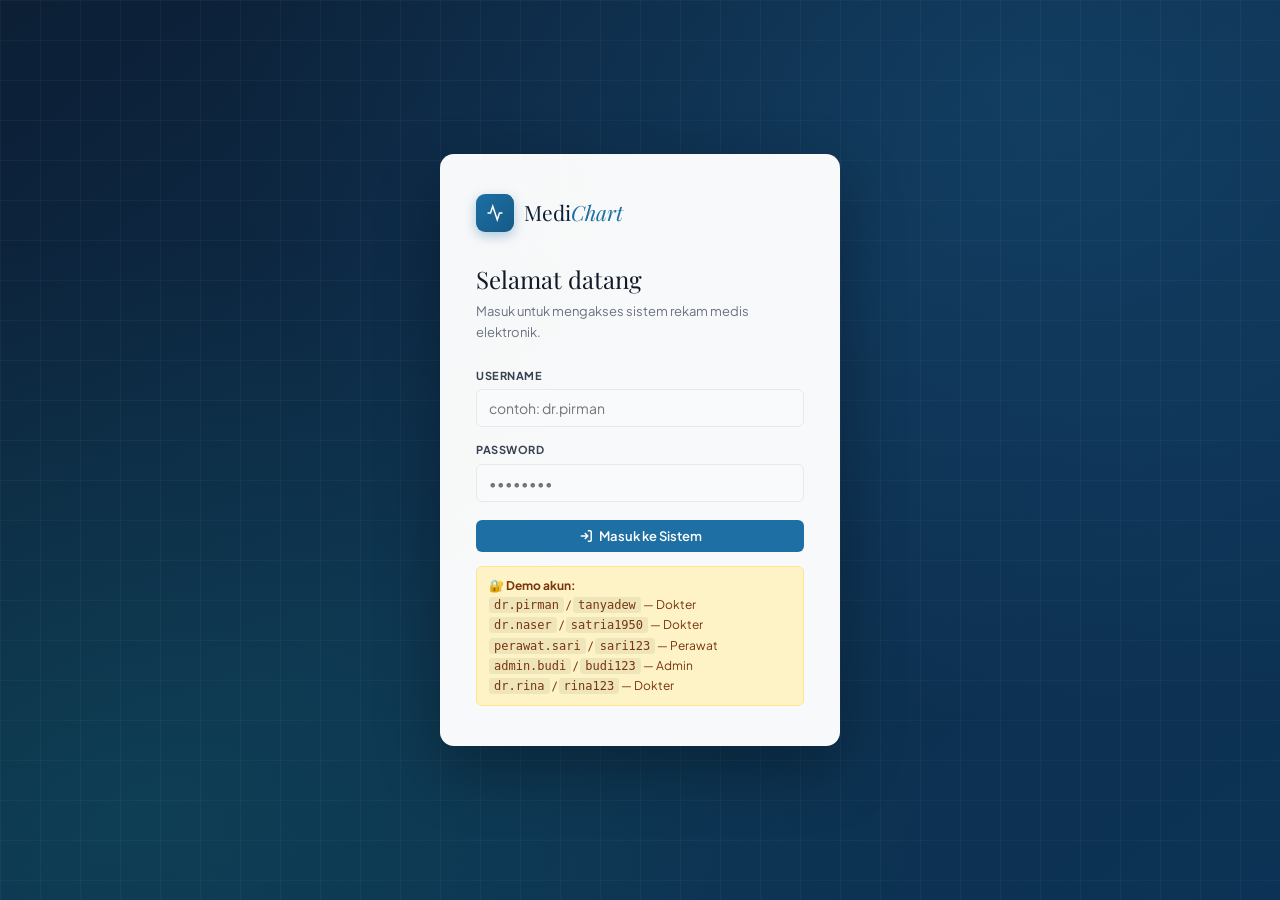
==== commit 6ca9144c: "coba ges" ====
--- a/medichart.html
+++ b/medichart.html
@@ -854,8 +854,11 @@
     <div id="l-err"></div>
     <div class="login-hint">
       🔐 <strong>Demo akun:</strong><br>
-      Username <code>dr.pirman</code> / password <code>tanyadew</code><br>
-      Username <code>dr.naser</code> / password <code>satria1950</code>
+      <code>dr.pirman</code> / <code>tanyadew</code> — Dokter<br>
+      <code>dr.naser</code> / <code>satria1950</code> — Dokter<br>
+      <code>perawat.sari</code> / <code>sari123</code> — Perawat<br>
+      <code>admin.budi</code> / <code>budi123</code> — Admin<br>
+      <code>dr.rina</code> / <code>rina123</code> — Dokter
     </div>
   </div>
 </div>
@@ -881,18 +884,37 @@
         <div class="doc-avatar" id="sb-av" onclick="openProfilePhoto()"></div>
         <div>
           <div class="doc-name" id="sb-name">belum login</div>
-          <div class="doc-role">Dokter Umum</div>
+          <div class="doc-role" id="sb-role">—</div>
         </div>
       </div>
-    </div> <nav class="sb-nav">
-      <div class="nav-item active">
+    </div>
+    <nav class="sb-nav" id="sb-nav">
+      <!-- Menu klinis: hanya untuk Dokter dan Perawat, tersembunyi dari Admin -->
+      <div class="nav-item active" id="nav-dashboard" data-role-access="Dokter,Perawat" onclick="navigateTo('dashboard')">
         <svg fill="none" stroke="currentColor" stroke-width="2" viewBox="0 0 24 24">
           <rect x="3" y="3" width="7" height="7" rx="1"/>
           <rect x="14" y="3" width="7" height="7" rx="1"/>
           <rect x="14" y="14" width="7" height="7" rx="1"/>
           <rect x="3" y="14" width="7" height="7" rx="1"/>
         </svg>
-        Dashboard
+        Rekam Medis
+      </div>
+      <div class="nav-item hidden" id="nav-diag" data-role-access="Dokter,Perawat" onclick="navigateTo('diag-reports')">
+        <svg fill="none" stroke="currentColor" stroke-width="2" viewBox="0 0 24 24">
+          <path d="M4 4h16v16H4z"/>
+          <path d="M8 12h8M8 8h8M8 16h5"/>
+        </svg>
+        Diagnostic Reports
+      </div>
+      <!-- Menu admin: hanya untuk Admin -->
+      <div class="nav-item hidden" id="nav-admin" data-role-access="Admin" onclick="navigateTo('admin')">
+        <svg fill="none" stroke="currentColor" stroke-width="2" viewBox="0 0 24 24">
+          <path d="M17 21v-2a4 4 0 0 0-4-4H5a4 4 0 0 0-4 4v2"/>
+          <circle cx="9" cy="7" r="4"/>
+          <path d="M23 21v-2a4 4 0 0 0-3-3.87"/>
+          <path d="M16 3.13a4 4 0 0 1 0 7.75"/>
+        </svg>
+        Manajemen Pengguna
       </div>
     </nav>
     <div class="sb-footer">
@@ -907,6 +929,95 @@
 
   <!-- Main -->
   <main class="app-main" id="app-main"></main>
+
+  <!-- Diagnostic Reports Page -->
+  <main class="app-main hidden" id="page-diag-reports"></main>
+
+  <!-- Admin Page -->
+  <main class="app-main hidden" id="page-admin">
+    <div class="pg-head anim-up">
+      <div>
+        <div class="pg-title">Manajemen Pengguna</div>
+        <div class="pg-sub">Kelola akun pengguna sistem — tambah, lihat, dan nonaktifkan akun.</div>
+      </div>
+    </div>
+
+    <!-- Add User Form -->
+    <div class="card anim-up" style="animation-delay:.04s">
+      <div class="card-head">
+        <div class="card-title">
+          <div class="card-icon">
+            <svg fill="none" stroke="currentColor" stroke-width="2" viewBox="0 0 24 24">
+              <path d="M16 21v-2a4 4 0 0 0-4-4H6a4 4 0 0 0-4 4v2"/>
+              <circle cx="9" cy="7" r="4"/>
+              <line x1="19" y1="8" x2="19" y2="14"/>
+              <line x1="22" y1="11" x2="16" y2="11"/>
+            </svg>
+          </div>
+          Tambah Pengguna Baru
+        </div>
+      </div>
+      <div class="card-body">
+        <div class="val-box" id="admin-val-box"></div>
+        <div class="grid-2">
+          <div class="field">
+            <label for="au-name">Nama Lengkap <span class="req">*</span></label>
+            <input type="text" id="au-name" placeholder="Nama lengkap pengguna">
+            <div class="f-msg" id="au-name-err"></div>
+          </div>
+          <div class="field">
+            <label for="au-username">Username <span class="req">*</span></label>
+            <input type="text" id="au-username" placeholder="contoh: dr.baru" oninput="checkUsernameAvailability()">
+            <div class="f-msg" id="au-username-err"></div>
+          </div>
+          <div class="field">
+            <label for="au-password">Password <span class="req">*</span></label>
+            <input type="password" id="au-password" placeholder="Minimal 6 karakter">
+            <div class="f-msg" id="au-password-err"></div>
+          </div>
+          <div class="field">
+            <label for="au-role">Peran <span class="req">*</span></label>
+            <select id="au-role">
+              <option value="">-- Pilih Peran --</option>
+              <option value="Dokter">Dokter</option>
+              <option value="Perawat">Perawat</option>
+              <option value="Admin">Admin</option>
+            </select>
+            <div class="f-msg" id="au-role-err"></div>
+          </div>
+        </div>
+        <div style="display:flex;justify-content:flex-end;margin-top:4px;">
+          <button class="btn btn-primary" onclick="submitAddUser()">
+            <svg width="13" height="13" fill="none" stroke="currentColor" stroke-width="2.5" viewBox="0 0 24 24">
+              <polyline points="20 6 9 17 4 12"/>
+            </svg>
+            Simpan Pengguna
+          </button>
+        </div>
+      </div>
+    </div>
+
+    <!-- User Table -->
+    <div class="card anim-up" style="animation-delay:.08s">
+      <div class="card-head">
+        <div class="card-title">
+          <div class="card-icon gray">
+            <svg fill="none" stroke="currentColor" stroke-width="2" viewBox="0 0 24 24">
+              <path d="M17 21v-2a4 4 0 0 0-4-4H5a4 4 0 0 0-4 4v2"/>
+              <circle cx="9" cy="7" r="4"/>
+              <path d="M23 21v-2a4 4 0 0 0-3-3.87"/>
+              <path d="M16 3.13a4 4 0 0 1 0 7.75"/>
+            </svg>
+          </div>
+          Daftar Pengguna
+        </div>
+        <span class="badge b-gray" id="admin-user-count"></span>
+      </div>
+      <div class="card-body" style="padding:0;">
+        <div id="admin-user-table"></div>
+      </div>
+    </div>
+  </main>
 </div>
 
 <script>
@@ -924,23 +1035,6 @@
    Simulasi penyimpanan data in-memory (pengganti database nyata)
 =================================================================== */
 const DB = {
-  doctors: [
-    { 
-      username:'dr.pirman', 
-      password:'tanyadew', 
-      name:'dr. Aul Pirman, S.Cmpr', 
-      initials:'AP',
-      photo:'pirman.jpg' 
-    },
-    {
-       username:'dr.naser',  
-       password:'satria1950', 
-       name:'dr. Nsr Ardy, S.Th.Ds',
-       initials:'NA',
-       photo:'naser.jpg'
-    },
-  ],
-
   patients: [
     { id:'P001', name:'Siti Rahayu',      age:34, gender:'Perempuan', address:'Jl. Mawar No. 12, Kebayoran Baru, Jakarta Selatan' },
     { id:'P002', name:'Agus Firmansyah',  age:47, gender:'Laki-laki', address:'Jl. Melati Raya No. 5, Cipete, Jakarta Selatan' },
@@ -991,6 +1085,8 @@
   doctor:         null,   // dokter yang sedang login
   currentPatient: null,   // pasien yang sedang dipilih
   searchQuery:    '',     // query pencarian
+  diagTab:        'lab',  // tab Diagnostic Reports aktif
+  currentDiagId:  null,   // laporan diagnostik yang sedang dipilih
 };
 
 /* ===================================================================
@@ -998,13 +1094,6 @@
    Logika bisnis murni — tidak menyentuh DOM secara langsung
 =================================================================== */
 const Service = {
-
-  /** Otentikasi dokter; return objek dokter atau null */
-  authenticateDoctor(username, password) {
-    return DB.doctors.find(
-      d => d.username === username.trim() && d.password === password
-    ) || null;
-  },
 
   /** Cari pasien berdasarkan ID atau nama (case-insensitive substring) */
   searchPatients(query) {
@@ -1056,10 +1145,15 @@
    * validateSoapData — validasi data pemeriksaan (edit/tambah encounter)
    * @returns {string[]} array pesan error
    */
-  validateSoapData({ diagnosa, soap }) {
+  validateSoapData({ diagnosa, soap }, role = 'Dokter') {
     const errs = [];
-    if (!diagnosa.trim()) errs.push('Diagnosa / Problem List tidak boleh kosong.');
-    const hasSOAP = soap.S.trim() || soap.O.trim() || soap.A.trim() || soap.P.trim();
+    const canProblem = role === 'Dokter';
+    const canSubjective = role === 'Dokter';
+    const canObjective = role === 'Dokter' || role === 'Perawat';
+    const canAssessmentPlan = role === 'Dokter';
+
+    if (canProblem && !diagnosa.trim()) errs.push('Diagnosa / Problem List tidak boleh kosong.');
+    const hasSOAP = (canSubjective ? soap.S.trim() : '') || (canObjective ? soap.O.trim() : '') || (canAssessmentPlan ? soap.A.trim() : '') || (canAssessmentPlan ? soap.P.trim() : '');
     if (!hasSOAP) errs.push('Minimal satu kolom SOAP (S/O/A/P) harus terisi.');
     return errs;
   },
@@ -1117,6 +1211,130 @@
     DB.encounters.push(enc);
     return enc;
   },
+
+  /** Perbarui data pasien yang sudah ada */
+  updatePatient(patientId, data) {
+    const patient = DB.patients.find(item => item.id === patientId);
+    if (!patient) return null;
+    patient.name = data.name.trim();
+    patient.age = +data.age;
+    patient.gender = data.gender;
+    patient.address = data.address.trim();
+    return patient;
+  },
+
+  /** Ambil semua laporan diagnostik dari localStorage, urut terbaru dahulu */
+  getAllReports() {
+    return store.get(KEYS.DIAG_REPORTS)
+      .filter(report => !report.patientId || DB.patients.some(patient => patient.id === report.patientId))
+      .slice()
+      .sort((a, b) => new Date(b.date || b.updatedAt || b.createdAt) - new Date(a.date || a.updatedAt || a.createdAt));
+  },
+
+  /** Ambil laporan diagnostik untuk pasien tertentu */
+  getReportsByPatient(patientId) {
+    return this.getAllReports().filter(report => report.patientId === patientId);
+  },
+
+  /** Ambil laporan diagnostik untuk encounter tertentu */
+  getReportsByEncounter(encounterId) {
+    return this.getAllReports().filter(report => report.encounterId === encounterId);
+  },
+
+  /** Cari laporan berdasarkan ID */
+  getReportById(reportId) {
+    return this.getAllReports().find(report => report.reportId === reportId) || null;
+  },
+
+  /** Filter laporan berdasarkan tipe */
+  filterByType(patientId, type) {
+    return this.getReportsByPatient(patientId).filter(report => report.type === type);
+  },
+
+  /** Validasi input laporan diagnostik */
+  validateReport(data) {
+    const errors = {};
+    const validTypes = ['lab', 'imaging'];
+    const validStatuses = ['pending', 'final', 'amended'];
+    const validModalities = ['X-Ray', 'USG', 'CT Scan', 'MRI'];
+
+    if (!data.patientId) errors.patientId = 'Pasien wajib dipilih.';
+    if (data.encounterId === undefined) data.encounterId = null;
+    if (!validTypes.includes(data.type)) errors.type = 'Tipe laporan tidak valid.';
+    if (!data.date) errors.date = 'Tanggal wajib diisi.';
+    if (!validStatuses.includes(data.status || 'pending')) errors.status = 'Status laporan tidak valid.';
+
+    if (data.type === 'lab') {
+      const lab = data.labData || {};
+      if (!lab.testName || !lab.testName.trim()) errors.testName = 'Nama tes wajib diisi.';
+      const result = (lab.results && lab.results[0]) || {};
+      if (!result.paramName || !result.paramName.trim()) errors.paramName = 'Nama parameter wajib diisi.';
+      if (result.value === undefined || String(result.value).trim() === '') errors.value = 'Nilai hasil wajib diisi.';
+      if (!result.unit || !result.unit.trim()) errors.unit = 'Satuan wajib diisi.';
+      if (!result.referenceRange || !String(result.referenceRange).trim()) errors.referenceRange = 'Nilai referensi wajib diisi.';
+    }
+
+    if (data.type === 'imaging') {
+      const img = data.imagingData || {};
+      if (!validModalities.includes(img.modality)) errors.modality = 'Jenis pemeriksaan wajib dipilih.';
+      if (!img.findings || !img.findings.trim()) errors.findings = 'Temuan wajib diisi.';
+    }
+
+    return { valid: Object.keys(errors).length === 0, errors };
+  },
+
+  /** Tambah laporan diagnostik baru */
+  addReport(data) {
+    const normalized = {
+      patientId: data.patientId,
+      encounterId: data.encounterId || null,
+      type: data.type,
+      date: data.date,
+      status: data.status || 'pending',
+      interpretation: data.interpretation || '',
+      labData: data.type === 'lab' ? data.labData : null,
+      imagingData: data.type === 'imaging' ? data.imagingData : null,
+    };
+
+    const validation = this.validateReport(normalized);
+    if (!validation.valid) return { errors: validation.errors };
+
+    const reports = store.get(KEYS.DIAG_REPORTS);
+    const report = {
+      reportId: generateId(),
+      createdAt: new Date().toISOString(),
+      updatedAt: new Date().toISOString(),
+      ...normalized,
+    };
+    reports.push(report);
+    store.set(KEYS.DIAG_REPORTS, reports);
+    return { report };
+  },
+
+  /** Perbarui status laporan diagnostik */
+  updateStatus(reportId, newStatus) {
+    const reports = store.get(KEYS.DIAG_REPORTS);
+    const report = reports.find(item => item.reportId === reportId);
+    if (!report) return null;
+    if (report.status !== 'pending' && newStatus === 'pending') return report;
+    if (report.status === 'amended' && newStatus !== 'amended') return report;
+    report.status = report.status === 'final' && newStatus !== 'amended' ? 'amended' : newStatus;
+    report.updatedAt = new Date().toISOString();
+    store.set(KEYS.DIAG_REPORTS, reports);
+    return report;
+  },
+
+  /** Perbarui isi laporan; final akan otomatis menjadi amended */
+  updateReport(reportId, updates) {
+    const reports = store.get(KEYS.DIAG_REPORTS);
+    const report = reports.find(item => item.reportId === reportId);
+    if (!report) return null;
+    Object.assign(report, updates);
+    if (report.status === 'final') report.status = 'amended';
+    report.updatedAt = new Date().toISOString();
+    store.set(KEYS.DIAG_REPORTS, reports);
+    return report;
+  },
 };
 
 /* ===================================================================
@@ -1127,7 +1345,7 @@
 /* ------------------------------------------------------------------
    login()
    Alur: Dokter isi form → klik Masuk → login()
-         → Service.authenticateDoctor() → renderDashboard()
+         → Auth_Module.login() → renderDashboard()
 ------------------------------------------------------------------ */
 function login() {
   const username = document.getElementById('inp-usr').value;
@@ -1135,27 +1353,80 @@
   const errEl    = document.getElementById('l-err');
   errEl.style.display = 'none';
 
-  const doctor = Service.authenticateDoctor(username, password);
-  if (!doctor) {
+  const session = Auth_Module.login(username, password);
+
+  if (!session) {
     errEl.textContent   = '⚠ Username atau password salah.';
     errEl.style.display = 'block';
     return;
   }
 
-  State.doctor = doctor;
+  // Login berhasil
+  State.doctor = { name: session.name, role: session.role, username: session.username };
   document.getElementById('page-login').style.display = 'none';
   document.getElementById('page-app').style.display   = 'flex';
- document.getElementById('sb-av').innerHTML =
-  '<img src="' + doctor.photo + '" alt="' + doctor.name + '">';
-  document.getElementById('sb-name').textContent = doctor.name;
-
-  renderDashboard();
+
+  // Update sidebar: nama dan role
+  document.getElementById('sb-name').textContent = session.name;
+  const roleEl = document.getElementById('sb-role');
+  if (roleEl) roleEl.textContent = session.role;
+
+  // Avatar: foto jika ada, fallback ke inisial
+  const avEl = document.getElementById('sb-av');
+  if (session.photo) {
+    avEl.innerHTML = `<img src="${session.photo}" alt="${esc(session.name)}">`;
+  } else {
+    const initials = session.name.split(' ').filter(Boolean).slice(0, 2).map(p => p[0].toUpperCase()).join('');
+    avEl.innerHTML = `<div style="width:40px;height:40px;border-radius:50%;background:var(--primary-lt);color:var(--primary-dk);display:grid;place-items:center;font-size:13px;font-weight:800;">${initials}</div>`;
+  }
+
+  // Terapkan navigasi berbasis peran
+  updateNavForRole(session.role);
+
+  // Render halaman awal sesuai peran (Admin → halaman admin, lainnya → dashboard)
+  if (session.role !== 'Admin') {
+    renderDashboard();
+  }
+}
+
+/* ------------------------------------------------------------------
+   updateNavForRole(role)
+   Tampilkan/sembunyikan item navigasi berdasarkan peran pengguna.
+   - Menu klinis (Rekam Medis): hanya Dokter dan Perawat
+   - Menu admin (Manajemen Pengguna): hanya Admin
+   Validates: Requirements 3.7, 3.8
+------------------------------------------------------------------ */
+function updateNavForRole(role) {
+  const navItems = document.querySelectorAll('#sb-nav .nav-item[data-role-access]');
+  navItems.forEach(item => {
+    const allowedRoles = item.getAttribute('data-role-access').split(',').map(r => r.trim());
+    if (allowedRoles.includes(role)) {
+      item.classList.remove('hidden');
+    } else {
+      item.classList.add('hidden');
+    }
+  });
+
+  // Jika Admin login, arahkan ke halaman admin secara otomatis
+  // (karena menu klinis tersembunyi)
+  if (role === 'Admin') {
+    const mainEl  = document.getElementById('app-main');
+    const diagEl  = document.getElementById('page-diag-reports');
+    const adminEl = document.getElementById('page-admin');
+    const navDash = document.getElementById('nav-dashboard');
+    const navAdm  = document.getElementById('nav-admin');
+    if (mainEl)  mainEl.classList.add('hidden');
+    if (diagEl)  diagEl.classList.add('hidden');
+    if (adminEl) adminEl.classList.remove('hidden');
+    if (navDash) navDash.classList.remove('active');
+    if (navAdm)  navAdm.classList.add('active');
+    renderAdminPage();
+  }
 }
 
 function logout() {
-  State.doctor = null; State.currentPatient = null; State.searchQuery = '';
-  document.getElementById('page-app').style.display   = 'none';
-  document.getElementById('page-login').style.display = 'flex';
+  Auth_Module.logout(); // hapus sesi dari sessionStorage + redirect ke login
+  State.doctor = null; State.currentPatient = null; State.searchQuery = ''; State.diagTab = 'lab'; State.currentDiagId = null;
   document.getElementById('inp-usr').value = '';
   document.getElementById('inp-pwd').value = '';
   document.getElementById('l-err').style.display = 'none';
@@ -1202,7 +1473,7 @@
           </div>
           <div style="display:flex;align-items:center;gap:8px;">
             <span class="badge b-gray" id="pt-count"></span>
-            <button class="btn btn-sm btn-add-compact" onclick="showAddPatientForm()">+ Pasien</button>
+            ${Auth_Module.canAccess('edit_patients') ? `<button class="btn btn-sm btn-add-compact" onclick="showAddPatientForm()">+ Pasien</button>` : ''}
           </div>
         </div>
         <div class="card-body" style="padding-bottom:8px;">
@@ -1367,6 +1638,14 @@
         </div>
         <div style="display:flex;gap:7px;align-items:center;">
           <span class="badge b-blue">${esc(p.id)}</span>
+          ${Auth_Module.canAccess('edit_patients') ? `
+          <button class="btn btn-ghost btn-sm" onclick="showEditPatientForm('${p.id}')">
+            <svg width="12" height="12" fill="none" stroke="currentColor" stroke-width="2.5" viewBox="0 0 24 24">
+              <path d="M11 4H4a2 2 0 0 0-2 2v14a2 2 0 0 0 2 2h14a2 2 0 0 0 2-2v-7"/>
+              <path d="M18.5 2.5a2.121 2.121 0 0 1 3 3L12 15l-4 1 1-4 9.5-9.5z"/>
+            </svg>
+            Edit Pasien
+          </button>` : ''}
           <button class="btn btn-green btn-sm" onclick="showAddSoapForm()">
             <svg width="12" height="12" fill="none" stroke="currentColor" stroke-width="2.5" viewBox="0 0 24 24">
               <line x1="12" y1="5" x2="12" y2="19"/><line x1="5" y1="12" x2="19" y2="12"/>
@@ -1474,8 +1753,11 @@
             ${renderSoapRow('A', 'Assessment',  enc.soap.A)}
             ${renderSoapRow('P', 'Plan',        enc.soap.P)}
           </div>
+          ${renderEncounterReports(enc.id)}
         </div>
         <div class="enc-actions">
+          ${Auth_Module.canAccess('edit_diag_reports') ? `<button class="btn btn-ghost btn-sm" onclick="openReportForm('lab', '${enc.id}')">+ Lab</button>` : ''}
+          ${Auth_Module.canAccess('edit_diag_reports') ? `<button class="btn btn-ghost btn-sm" onclick="openReportForm('imaging', '${enc.id}')">+ Radiologi</button>` : ''}
           <button class="btn btn-amber btn-sm" onclick="showEditSoapForm('${enc.id}')">
             <svg width="12" height="12" fill="none" stroke="currentColor" stroke-width="2.5" viewBox="0 0 24 24">
               <path d="M11 4H4a2 2 0 0 0-2 2v14a2 2 0 0 0 2 2h14a2 2 0 0 0 2-2v-7"/>
@@ -1605,6 +1887,66 @@
   selectPatient(patient.id);
 }
 
+function showEditPatientForm(patientId) {
+  if (!Auth_Module.canAccess('edit_patients')) {
+    showToast('Akses ditolak.', 'err');
+    return;
+  }
+  const patient = Service.getPatientById(patientId);
+  if (!patient) { showToast('Data pasien tidak ditemukan.', 'err'); return; }
+
+  openModal(`Edit Pasien — ${esc(patient.name)}`, `
+    <div class="field">
+      <label>Nama Lengkap <span class="req">*</span></label>
+      <input type="text" id="ep-name" value="${esc(patient.name)}">
+    </div>
+    <div class="grid-2">
+      <div class="field">
+        <label>Umur <span class="req">*</span></label>
+        <input type="number" id="ep-age" value="${esc(patient.age)}">
+      </div>
+      <div class="field">
+        <label>Jenis Kelamin <span class="req">*</span></label>
+        <select id="ep-gender">
+          <option value="Laki-laki" ${patient.gender === 'Laki-laki' ? 'selected' : ''}>Laki-laki</option>
+          <option value="Perempuan" ${patient.gender === 'Perempuan' ? 'selected' : ''}>Perempuan</option>
+        </select>
+      </div>
+    </div>
+    <div class="field">
+      <label>Alamat <span class="req">*</span></label>
+      <textarea id="ep-addr">${esc(patient.address)}</textarea>
+    </div>
+    <div style="display:flex;gap:8px;justify-content:flex-end;">
+      <button class="btn btn-ghost" onclick="closeModal()">Batal</button>
+      <button class="btn btn-primary" onclick="submitEditPatientForm('${patient.id}')">Simpan</button>
+    </div>
+  `);
+}
+
+function submitEditPatientForm(patientId) {
+  const patient = Service.getPatientById(patientId);
+  if (!patient) { showToast('Data pasien tidak ditemukan.', 'err'); return; }
+  const data = {
+    name: val('ep-name'),
+    age: val('ep-age'),
+    gender: val('ep-gender'),
+    address: val('ep-addr'),
+  };
+  if (!data.name.trim() || !data.age || !data.gender || !data.address.trim()) {
+    showToast('Lengkapi semua field pasien.', 'err');
+    return;
+  }
+  const updated = Service.updatePatient(patientId, data);
+  if (!updated) { showToast('Gagal memperbarui pasien.', 'err'); return; }
+  closeModal();
+  showToast('✓ Data pasien berhasil diperbarui.', 'ok');
+  renderDashboard();
+  if (State.currentPatient?.id === patientId) {
+    selectPatient(patientId);
+  }
+}
+
 /* ------------------------------------------------------------------
    showEditSoapForm(encId)
    Buka modal form edit — isi dengan data encounter yang sudah ada.
@@ -1613,6 +1955,11 @@
 function showEditSoapForm(encId) {
   const enc = Service.getEncounterById(encId);
   if (!enc) { showToast('Data tidak ditemukan.', 'err'); return; }
+  const role = State.doctor?.role || 'Dokter';
+  const canProblem = role === 'Dokter';
+  const canSubjective = role === 'Dokter';
+  const canObjective = role === 'Dokter' || role === 'Perawat';
+  const canAssessmentPlan = role === 'Dokter';
 
   openModal(`Edit Catatan — ${enc.id}`, `
     <div class="val-box" id="vb-edit"></div>
@@ -1620,7 +1967,7 @@
       padding:8px 12px;font-size:12px;color:#78350F;margin-bottom:14px;">
       ⚠ Perubahan akan memperbarui data catatan yang sudah ada, bukan membuat catatan baru.
     </div>
-    <div class="field">
+    ${canProblem ? `<div class="field">
       <label>Keluhan Utama</label>
       <textarea id="e-kel" placeholder="Keluhan pasien…">${esc(enc.keluhan)}</textarea>
     </div>
@@ -1628,14 +1975,14 @@
       <label>Diagnosa / Problem List <span class="req">*</span></label>
       <textarea id="e-diag" placeholder="Diagnosa…">${esc(enc.diagnosa)}</textarea>
       <div class="f-msg" id="ee-diag"></div>
-    </div>
+    </div>` : ''}
     <div class="form-section-label">Catatan SOAP <span style="font-weight:400;text-transform:none;letter-spacing:0;">(isi minimal satu)</span></div>
     <div class="f-msg" id="ee-soap" style="margin-bottom:8px;"></div>
     <div class="grid-2">
-      ${soapField('e-s','Subjective','S','Cerita pasien…',    enc.soap.S)}
-      ${soapField('e-o','Objective','O','Pemeriksaan fisik…', enc.soap.O)}
-      ${soapField('e-a','Assessment','A','Penilaian klinis…', enc.soap.A)}
-      ${soapField('e-p','Plan','P','Rencana tatalaksana…',    enc.soap.P)}
+      ${canSubjective ? soapField('e-s','Subjective','S','Cerita pasien…',    enc.soap.S) : ''}
+      ${canObjective ? soapField('e-o','Objective','O','Pemeriksaan fisik…', enc.soap.O) : ''}
+      ${canAssessmentPlan ? soapField('e-a','Assessment','A','Penilaian klinis…', enc.soap.A) : ''}
+      ${canAssessmentPlan ? soapField('e-p','Plan','P','Rencana tatalaksana…',    enc.soap.P) : ''}
     </div>
     <div style="display:flex;gap:8px;justify-content:flex-end;margin-top:8px;">
       <button class="btn btn-ghost" onclick="closeModal()">Batal</button>
@@ -1687,10 +2034,15 @@
     showToast('Pilih pasien terlebih dahulu.', 'err');
     return;
   }
+  const role = State.doctor?.role || 'Dokter';
+  const canProblem = role === 'Dokter';
+  const canSubjective = role === 'Dokter';
+  const canObjective = role === 'Dokter' || role === 'Perawat';
+  const canAssessmentPlan = role === 'Dokter';
 
   openModal(`Catatan Pemeriksaan Baru — ${State.currentPatient.name}`, `
     <div class="val-box" id="vb-new"></div>
-    <div class="field">
+    ${canProblem ? `<div class="field">
       <label>Keluhan Utama</label>
       <textarea id="n-kel" placeholder="Deskripsikan keluhan pasien…"></textarea>
     </div>
@@ -1698,14 +2050,14 @@
       <label>Diagnosa / Problem List <span class="req">*</span></label>
       <textarea id="n-diag" placeholder="Diagnosa atau daftar masalah…"></textarea>
       <div class="f-msg" id="ne-diag"></div>
-    </div>
+    </div>` : ''}
     <div class="form-section-label">Catatan SOAP <span style="font-weight:400;text-transform:none;letter-spacing:0;">(isi minimal satu)</span></div>
     <div class="f-msg" id="ne-soap" style="margin-bottom:8px;"></div>
     <div class="grid-2">
-      ${soapField('n-s','Subjective','S','Cerita pasien, riwayat keluhan…')}
-      ${soapField('n-o','Objective','O','TTV, hasil pemeriksaan fisik…')}
-      ${soapField('n-a','Assessment','A','Penilaian klinis dokter…')}
-      ${soapField('n-p','Plan','P','Rencana tatalaksana, resep, rujukan…')}
+      ${canSubjective ? soapField('n-s','Subjective','S','Cerita pasien, riwayat keluhan…') : ''}
+      ${canObjective ? soapField('n-o','Objective','O','TTV, hasil pemeriksaan fisik…') : ''}
+      ${canAssessmentPlan ? soapField('n-a','Assessment','A','Penilaian klinis dokter…') : ''}
+      ${canAssessmentPlan ? soapField('n-p','Plan','P','Rencana tatalaksana, resep, rujukan…') : ''}
     </div>
     <div style="display:flex;gap:8px;justify-content:flex-end;margin-top:8px;">
       <button class="btn btn-ghost" onclick="closeModal()">Batal</button>
@@ -1759,7 +2111,7 @@
    validateSoapData() — wrapper Controller ke Service
 ------------------------------------------------------------------ */
 function validateSoapData(data) {
-  return Service.validateSoapData(data);
+  return Service.validateSoapData(data, State.doctor?.role || 'Dokter');
 }
 
 /* ===================================================================
@@ -1885,6 +2237,337 @@
    MICRO-UTILITIES
 =================================================================== */
 
+/**
+ * generateId() — menghasilkan UUID v4 sederhana
+ * Format: xxxxxxxx-xxxx-4xxx-yxxx-xxxxxxxxxxxx
+ * @returns {string} UUID v4 string
+ */
+function generateId() {
+  return 'xxxxxxxx-xxxx-4xxx-yxxx-xxxxxxxxxxxx'.replace(/[xy]/g, function(c) {
+    const r = (Math.random() * 16) | 0;
+    const v = c === 'x' ? r : (r & 0x3) | 0x8;
+    return v.toString(16);
+  });
+}
+
+/**
+ * deepEqual(a, b) — membandingkan dua nilai secara rekursif
+ * Mendukung: primitif, null, Array, dan Object biasa
+ * @param {*} a
+ * @param {*} b
+ * @returns {boolean} true jika a dan b ekuivalen secara dalam
+ */
+function deepEqual(a, b) {
+  // Primitif dan referensi yang sama
+  if (a === b) return true;
+
+  // Salah satu null/undefined
+  if (a == null || b == null) return a === b;
+
+  // Tipe berbeda
+  if (typeof a !== typeof b) return false;
+
+  // Bukan objek — primitif yang tidak sama (sudah ditangani di atas)
+  if (typeof a !== 'object') return false;
+
+  // Array
+  if (Array.isArray(a) !== Array.isArray(b)) return false;
+  if (Array.isArray(a)) {
+    if (a.length !== b.length) return false;
+    for (let i = 0; i < a.length; i++) {
+      if (!deepEqual(a[i], b[i])) return false;
+    }
+    return true;
+  }
+
+  // Object biasa
+  const keysA = Object.keys(a);
+  const keysB = Object.keys(b);
+  if (keysA.length !== keysB.length) return false;
+  for (const key of keysA) {
+    if (!Object.prototype.hasOwnProperty.call(b, key)) return false;
+    if (!deepEqual(a[key], b[key])) return false;
+  }
+  return true;
+}
+
+/* ===================================================================
+   STORAGE KEYS
+=================================================================== */
+
+/**
+ * KEYS — konstanta key untuk localStorage
+ * Setiap koleksi data memiliki key tersendiri agar tidak bertabrakan.
+ */
+const KEYS = {
+  PATIENTS:       'mc_patients',
+  ENCOUNTERS:     'mc_encounters',
+  CLINICAL_NOTES: 'mc_clinical_notes',
+  PROBLEMS:       'mc_problems',
+  DIAG_REPORTS:   'mc_diag_reports',
+  USERS:          'mc_users',
+};
+
+/* ===================================================================
+   STORE — lapisan penyimpanan localStorage
+=================================================================== */
+
+/**
+ * store — antarmuka tunggal untuk membaca dan menulis data ke localStorage.
+ *
+ * store.get(key)      → Array  (fallback ke [] jika data corrupt/tidak ada)
+ * store.set(key, data) → void  (simpan data sebagai JSON string)
+ */
+const store = {
+  /**
+   * Baca dan parse data dari localStorage.
+   * Jika key tidak ada atau data corrupt (JSON tidak valid), kembalikan [].
+   * @param {string} key - key localStorage
+   * @returns {Array} data yang tersimpan, atau [] jika tidak ada / corrupt
+   */
+  get(key) {
+    try {
+      const raw = localStorage.getItem(key);
+      if (raw === null) return [];
+      return JSON.parse(raw);
+    } catch (e) {
+      console.warn(`[store.get] Data corrupt untuk key "${key}". Fallback ke [].`, e);
+      return [];
+    }
+  },
+
+  /**
+   * Simpan data ke localStorage sebagai JSON string.
+   * @param {string} key  - key localStorage
+   * @param {*}      data - data yang akan disimpan (biasanya Array of objects)
+   */
+  set(key, data) {
+    localStorage.setItem(key, JSON.stringify(data));
+  },
+};
+
+/* ===================================================================
+   AUTH_MODULE — Seed Data Demo
+=================================================================== */
+
+/**
+ * seedDemoUsers() — inisialisasi akun demo ke localStorage (mc_users)
+ *
+ * Hanya berjalan jika mc_users kosong (belum ada data).
+ * Membuat 5 akun demo dengan peran berbeda:
+ *   - dr.pirman  (Dokter)
+ *   - dr.naser   (Dokter)
+ *   - perawat.sari (Perawat)
+ *   - admin.budi  (Admin)
+ *   - dr.rina     (Dokter — akun tambahan)
+ *
+ * passwordHash: untuk demo, password di-encode dengan btoa() (Base64).
+ */
+function seedDemoUsers() {
+  const existing = store.get(KEYS.USERS);
+  if (existing.length > 0) return; // sudah ada data, skip
+
+  const demoUsers = [
+    {
+      userId:       generateId(),
+      username:     'dr.pirman',
+      passwordHash: btoa('tanyadew'),
+      name:         'dr. Aul Pirman, S.Cmpr',
+      role:         'Dokter',
+      photo:        'assets/pirman.jpg',
+      isActive:     true,
+      lastLoginAt:  null,
+    },
+    {
+      userId:       generateId(),
+      username:     'dr.naser',
+      passwordHash: btoa('satria1950'),
+      name:         'dr. Nsr Ardy, S.Th.Ds',
+      role:         'Dokter',
+      photo:        'assets/naser.jpg',
+      isActive:     true,
+      lastLoginAt:  null,
+    },
+    {
+      userId:       generateId(),
+      username:     'perawat.sari',
+      passwordHash: btoa('sari123'),
+      name:         'Sari Dewi, A.Md.Kep',
+      role:         'Perawat',
+      isActive:     true,
+      lastLoginAt:  null,
+    },
+    {
+      userId:       generateId(),
+      username:     'admin.budi',
+      passwordHash: btoa('budi123'),
+      name:         'Budi Santoso',
+      role:         'Admin',
+      isActive:     true,
+      lastLoginAt:  null,
+    },
+    {
+      userId:       generateId(),
+      username:     'dr.rina',
+      passwordHash: btoa('rina123'),
+      name:         'dr. Rina Oktaviani, Sp.PD',
+      role:         'Dokter',
+      isActive:     true,
+      lastLoginAt:  null,
+    },
+  ];
+
+  store.set(KEYS.USERS, demoUsers);
+  console.info('[seedDemoUsers] 5 akun demo berhasil dibuat di mc_users.');
+}
+
+/* ===================================================================
+   AUTH_MODULE — Autentikasi dan Otorisasi
+=================================================================== */
+
+/**
+ * Auth_Module — modul autentikasi dan otorisasi.
+ *
+ * login(username, password)
+ *   - Cari user di mc_users berdasarkan username (case-insensitive)
+ *   - Verifikasi password (btoa encoding) dan status isActive
+ *   - Jika valid: buat Session, simpan ke sessionStorage, perbarui lastLoginAt
+ *   - Jika tidak valid: kembalikan null
+ *
+ * Validates: Requirements 2.1, 2.2, 2.3, 2.7, 4.4
+ */
+const Auth_Module = {
+
+  /**
+   * Login pengguna.
+   * @param {string} username
+   * @param {string} password - password plain text (akan di-encode btoa untuk verifikasi)
+   * @returns {Object|null} Session object jika berhasil, null jika gagal
+   */
+  login(username, password) {
+    if (!username || !password) return null;
+
+    // Cari user berdasarkan username (case-insensitive)
+    const users = store.get(KEYS.USERS);
+    const user = users.find(
+      u => u.username.toLowerCase() === username.trim().toLowerCase()
+    );
+
+    // Verifikasi: user harus ada, password cocok, dan akun aktif
+    if (!user) return null;
+    if (!user.isActive) return null;
+    if (user.passwordHash !== btoa(password)) return null;
+
+    // Buat objek Session
+    const session = {
+      userId:   user.userId,
+      username: user.username,
+      name:     user.name,
+      role:     user.role,
+      photo:    user.photo || null,
+      loginAt:  new Date().toISOString(),
+    };
+
+    // Simpan sesi ke sessionStorage
+    sessionStorage.setItem('mc_session', JSON.stringify(session));
+
+    // Perbarui lastLoginAt di mc_users
+    user.lastLoginAt = session.loginAt;
+    store.set(KEYS.USERS, users);
+
+    return session;
+  },
+
+  /**
+   * Logout: hapus sesi dari sessionStorage dan redirect ke halaman login.
+   * Validates: Requirements 2.4, 19.3
+   * @returns {void}
+   */
+  logout() {
+    sessionStorage.removeItem('mc_session');
+    // Redirect ke halaman login
+    const appEl   = document.getElementById('page-app');
+    const loginEl = document.getElementById('page-login');
+    if (appEl)   appEl.style.display   = 'none';
+    if (loginEl) loginEl.style.display = 'flex';
+  },
+
+  /**
+   * Ambil sesi aktif dari sessionStorage.
+   * @returns {Object|null} Session object atau null jika tidak ada sesi
+   */
+  getSession() {
+    try {
+      const raw = sessionStorage.getItem('mc_session');
+      if (!raw) return null;
+      return JSON.parse(raw);
+    } catch (e) {
+      return null;
+    }
+  },
+
+  /**
+   * Cek apakah pengguna sudah login.
+   * @returns {boolean}
+   */
+  isAuthenticated() {
+    return this.getSession() !== null;
+  },
+
+  /**
+   * Cek apakah pengguna memiliki peran tertentu.
+   * @param {string} role - 'Dokter' | 'Perawat' | 'Admin'
+   * @returns {boolean}
+   */
+  hasRole(role) {
+    const session = this.getSession();
+    return session !== null && session.role === role;
+  },
+
+  /**
+   * Cek apakah pengguna dapat mengakses fitur tertentu.
+   * @param {string} feature - nama fitur
+   * @returns {boolean}
+   */
+  canAccess(feature) {
+    const session = this.getSession();
+    if (!session) return false;
+
+    const role = session.role;
+
+    // Tabel hak akses berdasarkan peran (RBAC Matrix)
+    // Validates: Requirements 3.1, 3.2, 3.3, 3.4, 3.5, 3.6
+    const accessMatrix = {
+      'view_patients':          ['Dokter', 'Perawat', 'Admin'],
+      'edit_patients':          ['Dokter', 'Admin'],
+      'view_demographics':      ['Dokter', 'Perawat', 'Admin'],
+      'soap_subjective':        ['Dokter'],
+      'soap_objective':         ['Dokter', 'Perawat'],
+      'soap_assessment_plan':   ['Dokter'],
+      'problem_list':           ['Dokter'],
+      'view_diag_reports':      ['Dokter', 'Perawat'],
+      'edit_diag_reports':      ['Dokter'],
+      'manage_users':           ['Admin'],
+    };
+
+    const allowed = accessMatrix[feature];
+    if (!allowed) return false;
+    return allowed.includes(role);
+  },
+
+  /**
+   * Redirect ke halaman login jika tidak ada sesi aktif.
+   * @returns {void}
+   */
+  requireAuth() {
+    if (!this.isAuthenticated()) {
+      sessionStorage.removeItem('mc_session');
+      document.getElementById('page-app').style.display   = 'none';
+      document.getElementById('page-login').style.display = 'flex';
+    }
+  },
+};
+
 let _tt;
 function showToast(msg, type = 'ok') {
   const t = document.getElementById('toast');
@@ -1919,9 +2602,629 @@
 }
 
 /* ===================================================================
+   ADMIN_MODULE — Manajemen Akun Pengguna
+=================================================================== */
+
+/**
+ * Admin_Module — modul manajemen akun pengguna.
+ *
+ * getAllUsers()              → User[]
+ * addUser(data)             → User | null (null jika validasi gagal)
+ * deactivateUser(userId)    → User | null
+ * isUsernameAvailable(username) → boolean
+ *
+ * Validates: Requirements 4.1, 4.2, 4.3, 4.4, 4.5
+ */
+const Admin_Module = {
+
+  /**
+   * Ambil semua pengguna dari mc_users.
+   * @returns {Array} array of User objects
+   */
+  getAllUsers() {
+    return store.get(KEYS.USERS);
+  },
+
+  /**
+   * Cek apakah username tersedia (belum digunakan).
+   * Perbandingan case-insensitive.
+   * @param {string} username
+   * @returns {boolean} true jika username belum digunakan
+   */
+  isUsernameAvailable(username) {
+    if (!username) return false;
+    const users = store.get(KEYS.USERS);
+    return !users.some(
+      u => u.username.toLowerCase() === username.trim().toLowerCase()
+    );
+  },
+
+  /**
+   * Tambah pengguna baru.
+   * Validasi: nama wajib, username unik, password ≥ 6 karakter, peran valid.
+   * @param {{ name, username, password, role }} data
+   * @returns {{ user: Object }|{ errors: Object }} user baru atau objek errors
+   */
+  addUser(data) {
+    const errors = {};
+    const validRoles = ['Dokter', 'Perawat', 'Admin'];
+
+    if (!data.name || !data.name.trim()) {
+      errors.name = 'Nama lengkap wajib diisi.';
+    }
+    if (!data.username || !data.username.trim()) {
+      errors.username = 'Username wajib diisi.';
+    } else if (!this.isUsernameAvailable(data.username)) {
+      errors.username = 'Username sudah digunakan.';
+    }
+    if (!data.password || data.password.length < 6) {
+      errors.password = 'Password minimal 6 karakter.';
+    }
+    if (!data.role || !validRoles.includes(data.role)) {
+      errors.role = 'Peran tidak valid. Pilih Dokter, Perawat, atau Admin.';
+    }
+
+    if (Object.keys(errors).length > 0) {
+      return { errors };
+    }
+
+    const newUser = {
+      userId:       generateId(),
+      username:     data.username.trim(),
+      passwordHash: btoa(data.password),
+      name:         data.name.trim(),
+      role:         data.role,
+      isActive:     true,
+      lastLoginAt:  null,
+    };
+
+    const users = store.get(KEYS.USERS);
+    users.push(newUser);
+    store.set(KEYS.USERS, users);
+
+    return { user: newUser };
+  },
+
+  /**
+   * Nonaktifkan akun pengguna (set isActive = false).
+   * @param {string} userId
+   * @returns {Object|null} user yang diperbarui, atau null jika tidak ditemukan
+   */
+  deactivateUser(userId) {
+    const users = store.get(KEYS.USERS);
+    const user = users.find(u => u.userId === userId);
+    if (!user) return null;
+    user.isActive = false;
+    store.set(KEYS.USERS, users);
+    return user;
+  },
+};
+
+/* ===================================================================
+   ADMIN PAGE — Fungsi UI Halaman Admin
+=================================================================== */
+
+/**
+ * navigateTo(page) — navigasi antar halaman di App Shell.
+ * @param {string} page - 'dashboard' | 'admin'
+ */
+function navigateTo(page) {
+  const mainEl  = document.getElementById('app-main');
+  const diagEl  = document.getElementById('page-diag-reports');
+  const adminEl = document.getElementById('page-admin');
+  const navDash = document.getElementById('nav-dashboard');
+  const navDiag = document.getElementById('nav-diag');
+  const navAdm  = document.getElementById('nav-admin');
+
+  if (page === 'diag-reports') {
+    if (!Auth_Module.canAccess('view_diag_reports')) {
+      showToast('Akses ditolak. Hanya Dokter dan Perawat yang dapat mengakses halaman ini.', 'err');
+      return;
+    }
+    mainEl.classList.add('hidden');
+    if (diagEl) diagEl.classList.remove('hidden');
+    adminEl.classList.add('hidden');
+    navDash.classList.remove('active');
+    if (navDiag) navDiag.classList.add('active');
+    navAdm.classList.remove('active');
+    renderDiagReportsPage();
+    return;
+  }
+
+  if (page === 'admin') {
+    if (!Auth_Module.canAccess('manage_users')) {
+      showToast('Akses ditolak. Hanya Admin yang dapat mengakses halaman ini.', 'err');
+      return;
+    }
+    mainEl.classList.add('hidden');
+    if (diagEl) diagEl.classList.add('hidden');
+    adminEl.classList.remove('hidden');
+    navDash.classList.remove('active');
+    if (navDiag) navDiag.classList.remove('active');
+    navAdm.classList.add('active');
+    renderAdminPage();
+  } else {
+    mainEl.classList.remove('hidden');
+    if (diagEl) diagEl.classList.add('hidden');
+    adminEl.classList.add('hidden');
+    navDash.classList.add('active');
+    if (navDiag) navDiag.classList.remove('active');
+    navAdm.classList.remove('active');
+    renderDashboard();
+  }
+}
+
+/**
+ * renderAdminPage() — render tabel pengguna di halaman admin.
+ */
+function renderAdminPage() {
+  const users = Admin_Module.getAllUsers();
+  const countEl = document.getElementById('admin-user-count');
+  const tableEl = document.getElementById('admin-user-table');
+  if (!tableEl) return;
+
+  if (countEl) countEl.textContent = `${users.length} pengguna`;
+
+  if (users.length === 0) {
+    tableEl.innerHTML = `<div class="empty-state" style="padding:32px;">
+      <svg fill="none" stroke="currentColor" stroke-width="1.5" viewBox="0 0 24 24">
+        <path d="M17 21v-2a4 4 0 0 0-4-4H5a4 4 0 0 0-4 4v2"/>
+        <circle cx="9" cy="7" r="4"/>
+      </svg>
+      Belum ada pengguna terdaftar.
+    </div>`;
+    return;
+  }
+
+  const roleBadge = {
+    'Dokter':  'b-blue',
+    'Perawat': 'b-green',
+    'Admin':   'b-amber',
+  };
+
+  tableEl.innerHTML = `
+    <table class="pt-table" style="min-width:100%;">
+      <thead>
+        <tr>
+          <th>Nama</th>
+          <th>Username</th>
+          <th>Peran</th>
+          <th>Status</th>
+          <th style="text-align:right;">Aksi</th>
+        </tr>
+      </thead>
+      <tbody>
+        ${users.map(u => `
+          <tr>
+            <td>
+              <div class="pt-name">${esc(u.name)}</div>
+            </td>
+            <td><code style="font-size:12px;background:var(--surface2);padding:2px 6px;border-radius:4px;">${esc(u.username)}</code></td>
+            <td><span class="badge ${roleBadge[u.role] || 'b-gray'}">${esc(u.role)}</span></td>
+            <td>
+              ${u.isActive
+                ? '<span class="badge b-green">Aktif</span>'
+                : '<span class="badge b-red">Nonaktif</span>'}
+            </td>
+            <td style="text-align:right;">
+              ${u.isActive
+                ? `<button class="btn btn-red btn-xs" onclick="deactivateUser('${esc(u.userId)}', '${esc(u.name)}')">
+                    <svg width="11" height="11" fill="none" stroke="currentColor" stroke-width="2.5" viewBox="0 0 24 24">
+                      <circle cx="12" cy="12" r="10"/>
+                      <line x1="15" y1="9" x2="9" y2="15"/>
+                      <line x1="9" y1="9" x2="15" y2="15"/>
+                    </svg>
+                    Nonaktifkan
+                  </button>`
+                : '<span class="text-muted text-xs">—</span>'}
+            </td>
+          </tr>`).join('')}
+      </tbody>
+    </table>`;
+}
+
+function renderEncounterReports(encounterId) {
+  const reports = Service.getReportsByEncounter(encounterId);
+  if (!reports.length) return '';
+  return `
+    <div style="margin-top:12px; padding-top:12px; border-top:1px dashed var(--border);">
+      <div class="text-xs bold text-muted" style="margin-bottom:8px;">Laporan Diagnostik Terkait</div>
+      <div style="display:grid;gap:8px;">
+        ${reports.map(report => `
+          <button class="btn btn-ghost btn-sm" style="justify-content:space-between;width:100%;" onclick="openReportDetail('${report.reportId}')">
+            <span>${esc(report.type === 'lab' ? (report.labData?.testName || 'Lab') : (report.imagingData?.modality || 'Radiologi'))}</span>
+            <span class="badge ${report.status === 'final' ? 'b-green' : report.status === 'amended' ? 'b-blue' : 'b-amber'}">${esc(report.status)}</span>
+          </button>`).join('')}
+      </div>
+    </div>`;
+}
+
+function renderReportListItem(report, active = false) {
+  const title = report.type === 'lab'
+    ? (report.labData?.testName || 'Lab')
+    : (report.imagingData?.modality || 'Radiologi');
+  const badgeClass = report.status === 'final' ? 'b-green' : report.status === 'amended' ? 'b-blue' : 'b-amber';
+  return `
+    <button class="btn ${active ? 'btn-primary' : 'btn-ghost'} w-full" style="justify-content:space-between;margin-bottom:8px;" onclick="openReportDetail('${report.reportId}')">
+      <span style="text-align:left;">
+        <div class="bold">${esc(title)}</div>
+        <div class="text-xs text-muted">${esc(report.date || '')}</div>
+      </span>
+      <span class="badge ${badgeClass}">${esc(report.status)}</span>
+    </button>`;
+}
+
+function renderDiagReportDetail(report) {
+  const patient = Service.getPatientById(report.patientId);
+  const encounter = report.encounterId ? Service.getEncounterById(report.encounterId) : null;
+  const statusClass = report.status === 'final' ? 'b-green' : report.status === 'amended' ? 'b-blue' : 'b-amber';
+  const title = report.type === 'lab' ? report.labData?.testName : report.imagingData?.modality;
+  const body = report.type === 'lab'
+    ? `<div class="demo-grid">
+        <div class="demo-item"><div class="demo-label">Nama Tes</div><div class="demo-val">${esc(report.labData?.testName || '-')}</div></div>
+        <div class="demo-item"><div class="demo-label">Tanggal</div><div class="demo-val">${esc(report.date || '-')}</div></div>
+        <div class="demo-item full"><div class="demo-label">Hasil</div><div class="demo-val">${esc(report.labData?.results?.[0]?.paramName || '-')}: ${esc(report.labData?.results?.[0]?.value || '-')} ${esc(report.labData?.results?.[0]?.unit || '')} <span class="text-muted">(${esc(report.labData?.results?.[0]?.referenceRange || '-')})</span></div></div>
+      </div>`
+    : `<div class="demo-grid">
+        <div class="demo-item"><div class="demo-label">Modality</div><div class="demo-val">${esc(report.imagingData?.modality || '-')}</div></div>
+        <div class="demo-item"><div class="demo-label">Tanggal</div><div class="demo-val">${esc(report.date || '-')}</div></div>
+        <div class="demo-item full"><div class="demo-label">Temuan</div><div class="demo-val">${esc(report.imagingData?.findings || '-')}</div></div>
+      </div>`;
+
+  return `
+    <div class="val-box" style="display:block;margin-bottom:12px;">
+      <strong>${esc(title || 'Laporan')}</strong>
+      <div class="text-xs text-muted">${patient ? esc(patient.name) : '-'}${encounter ? ` · Encounter ${esc(encounter.id || encounter.encounterId || '')}` : ''}</div>
+    </div>
+    <div style="display:flex;gap:8px;align-items:center;margin-bottom:12px;flex-wrap:wrap;">
+      <span class="badge ${statusClass}">${esc(report.status)}</span>
+      <span class="badge b-gray">${esc(report.type)}</span>
+      <span class="badge b-gray">${esc(report.date || '')}</span>
+    </div>
+    ${body}
+    <div class="field" style="margin-top:12px;">
+      <label>Interpretasi</label>
+      <div class="demo-val">${esc(report.interpretation || '-')}</div>
+    </div>
+    <div class="field">
+      <label>Encounter</label>
+      <div class="demo-val">${encounter ? esc(encounter.id || encounter.encounterId || '-') : 'Standalone'}</div>
+    </div>
+    <div style="display:flex;gap:8px;justify-content:flex-end;flex-wrap:wrap;">
+      ${Auth_Module.canAccess('edit_diag_reports') && report.status === 'pending' ? `<button class="btn btn-green btn-sm" onclick="changeReportStatus('${report.reportId}', 'final')">Ubah Status ke Final</button>` : ''}
+      ${Auth_Module.canAccess('edit_diag_reports') ? `<button class="btn btn-amber btn-sm" onclick="openReportForm('${report.type}', '${report.encounterId || ''}', '${report.reportId}')">Edit</button>` : ''}
+    </div>`;
+}
+
+function renderDiagReportsPage() {
+  const main = document.getElementById('page-diag-reports');
+  if (!main) return;
+
+  const patientId = State.currentPatient?.id || '';
+  const patientName = State.currentPatient?.name || 'semua pasien';
+  const allReports = patientId ? Service.getReportsByPatient(patientId) : Service.getAllReports();
+  const filtered = allReports.filter(report => report.type === State.diagTab);
+  const selected = State.currentDiagId ? Service.getReportById(State.currentDiagId) : filtered[0] || allReports[0] || null;
+  if (selected && !State.currentDiagId) State.currentDiagId = selected.reportId;
+
+  main.innerHTML = `
+    <div class="pg-head anim-up">
+      <div>
+        <div class="pg-title">Diagnostic Reports</div>
+        <div class="pg-sub">Menampilkan laporan untuk ${esc(patientName)}.</div>
+      </div>
+      <div style="display:flex;gap:8px;flex-wrap:wrap;">
+        <button class="btn ${State.diagTab === 'lab' ? 'btn-primary' : 'btn-ghost'} btn-sm" onclick="setDiagTab('lab')">Laboratorium</button>
+        <button class="btn ${State.diagTab === 'imaging' ? 'btn-primary' : 'btn-ghost'} btn-sm" onclick="setDiagTab('imaging')">Radiologi</button>
+        ${Auth_Module.canAccess('edit_diag_reports') ? `<button class="btn btn-green btn-sm" onclick="openReportForm('${State.diagTab}', null)">+ Tambah Laporan</button>` : ''}
+      </div>
+    </div>
+
+    <div class="layout-2col anim-up" style="animation-delay:.05s">
+      <div class="card" style="align-self:start;">
+        <div class="card-head">
+          <div class="card-title">
+            <div class="card-icon gray">
+              <svg fill="none" stroke="currentColor" stroke-width="2" viewBox="0 0 24 24"><path d="M4 6h16M4 12h16M4 18h16"/></svg>
+            </div>
+            Daftar ${State.diagTab === 'lab' ? 'Laboratorium' : 'Radiologi'}
+          </div>
+          <span class="badge b-gray">${filtered.length} laporan</span>
+        </div>
+        <div class="card-body" style="padding-bottom:8px;">
+          ${filtered.length === 0 ? '<div class="empty-state">Belum ada laporan untuk filter ini.</div>' : filtered.map(report => renderReportListItem(report, selected?.reportId === report.reportId)).join('')}
+        </div>
+      </div>
+
+      <div class="card" style="align-self:start;">
+        <div class="card-head">
+          <div class="card-title">
+            <div class="card-icon">
+              <svg fill="none" stroke="currentColor" stroke-width="2" viewBox="0 0 24 24"><path d="M9 12h6M9 16h6M10 4h4l6 6v10a2 2 0 0 1-2 2H6a2 2 0 0 1-2-2V6a2 2 0 0 1 2-2z"/></svg>
+            </div>
+            Detail Laporan
+          </div>
+        </div>
+        <div class="card-body" id="diag-detail-wrap">
+          ${selected ? renderDiagReportDetail(selected) : '<div class="empty-state">Pilih laporan untuk melihat detail.</div>'}
+        </div>
+      </div>
+    </div>
+  `;
+}
+
+function setDiagTab(tab) {
+  State.diagTab = tab;
+  State.currentDiagId = null;
+  renderDiagReportsPage();
+}
+
+function openReportDetail(reportId) {
+  State.currentDiagId = reportId;
+  renderDiagReportsPage();
+}
+
+function changeReportStatus(reportId, status) {
+  const report = Service.updateStatus(reportId, status);
+  if (!report) {
+    showToast('Laporan tidak ditemukan.', 'err');
+    return;
+  }
+  showToast(`✓ Status laporan menjadi ${report.status}.`, 'ok');
+  renderDiagReportsPage();
+}
+
+function openReportForm(type, encounterId = null, reportId = null) {
+  if (!Auth_Module.canAccess('edit_diag_reports')) {
+    showToast('Akses ditolak.', 'err');
+    return;
+  }
+  if (!State.currentPatient) {
+    showToast('Pilih pasien terlebih dahulu.', 'err');
+    return;
+  }
+  const existing = reportId ? Service.getReportById(reportId) : null;
+  const mode = existing ? 'Edit' : 'Tambah';
+  const title = `${mode} ${type === 'lab' ? 'Hasil Lab' : 'Hasil Radiologi'}`;
+  const body = type === 'lab'
+    ? reportFormLab(existing, encounterId)
+    : reportFormImaging(existing, encounterId);
+  openModal(title, body);
+}
+
+function reportFormLab(report, encounterId) {
+  const lab = report?.labData || { testName:'', results:[{ paramName:'', value:'', unit:'', referenceRange:'' }] };
+  const result = lab.results?.[0] || { paramName:'', value:'', unit:'', referenceRange:'' };
+  return `
+    <div class="val-box" id="rf-box" style="display:none;"></div>
+    <div class="grid-2">
+      <div class="field"><label>Nama Tes <span class="req">*</span></label><input id="rf-test" value="${esc(lab.testName || '')}"><div class="f-msg" id="rf-test-err"></div></div>
+      <div class="field"><label>Tanggal <span class="req">*</span></label><input type="date" id="rf-date" value="${esc(report?.date || '')}"><div class="f-msg" id="rf-date-err"></div></div>
+      <div class="field"><label>Nama Parameter <span class="req">*</span></label><input id="rf-param" value="${esc(result.paramName || '')}"><div class="f-msg" id="rf-param-err"></div></div>
+      <div class="field"><label>Nilai Hasil <span class="req">*</span></label><input id="rf-value" value="${esc(result.value || '')}"><div class="f-msg" id="rf-value-err"></div></div>
+      <div class="field"><label>Satuan <span class="req">*</span></label><input id="rf-unit" value="${esc(result.unit || '')}"><div class="f-msg" id="rf-unit-err"></div></div>
+      <div class="field"><label>Nilai Referensi <span class="req">*</span></label><input id="rf-ref" value="${esc(result.referenceRange || '')}"><div class="f-msg" id="rf-ref-err"></div></div>
+    </div>
+    <div class="field"><label>Interpretasi</label><textarea id="rf-int">${esc(report?.interpretation || '')}</textarea></div>
+    <div class="field"><label>Encounter ID (opsional)</label><input id="rf-enc" value="${esc(encounterId || report?.encounterId || '')}" placeholder="Kosongkan jika standalone"></div>
+    <div style="display:flex;gap:8px;justify-content:flex-end;">
+      <button class="btn btn-ghost" onclick="closeModal()">Batal</button>
+      <button class="btn btn-primary" onclick="submitReportForm('lab', '${esc(report?.reportId || '')}')">Simpan</button>
+    </div>`;
+}
+
+function reportFormImaging(report, encounterId) {
+  const imaging = report?.imagingData || { modality:'', bodyPart:'', findings:'', impression:'' };
+  return `
+    <div class="val-box" id="rf-box" style="display:none;"></div>
+    <div class="grid-2">
+      <div class="field"><label>Jenis Pemeriksaan <span class="req">*</span></label>
+        <select id="ri-mod"><option value="">-- Pilih --</option>${['X-Ray','USG','CT Scan','MRI'].map(v => `<option value="${v}" ${imaging.modality===v ? 'selected' : ''}>${v}</option>`).join('')}</select>
+        <div class="f-msg" id="ri-mod-err"></div>
+      </div>
+      <div class="field"><label>Tanggal <span class="req">*</span></label><input type="date" id="ri-date" value="${esc(report?.date || '')}"><div class="f-msg" id="ri-date-err"></div></div>
+      <div class="field"><label>Bagian Tubuh</label><input id="ri-body" value="${esc(imaging.bodyPart || '')}"></div>
+      <div class="field"><label>Kesan</label><input id="ri-imp" value="${esc(imaging.impression || '')}"></div>
+    </div>
+    <div class="field"><label>Temuan / Findings <span class="req">*</span></label><textarea id="ri-find">${esc(imaging.findings || '')}</textarea><div class="f-msg" id="ri-find-err"></div></div>
+    <div class="field"><label>Interpretasi</label><textarea id="ri-int">${esc(report?.interpretation || '')}</textarea></div>
+    <div class="field"><label>Encounter ID (opsional)</label><input id="ri-enc" value="${esc(encounterId || report?.encounterId || '')}" placeholder="Kosongkan jika standalone"></div>
+    <div style="display:flex;gap:8px;justify-content:flex-end;">
+      <button class="btn btn-ghost" onclick="closeModal()">Batal</button>
+      <button class="btn btn-primary" onclick="submitReportForm('imaging', '${esc(report?.reportId || '')}')">Simpan</button>
+    </div>`;
+}
+
+function submitReportForm(type, reportId = '') {
+  const data = {
+    patientId: State.currentPatient?.id || '',
+    encounterId: val(type === 'lab' ? 'rf-enc' : 'ri-enc') || null,
+    type,
+    date: val(type === 'lab' ? 'rf-date' : 'ri-date'),
+    status: reportId ? (Service.getReportById(reportId)?.status || 'pending') : 'pending',
+    interpretation: val(type === 'lab' ? 'rf-int' : 'ri-int'),
+  };
+
+  if (type === 'lab') {
+    data.labData = {
+      testName: val('rf-test'),
+      results: [{
+        paramName: val('rf-param'),
+        value: val('rf-value'),
+        unit: val('rf-unit'),
+        referenceRange: val('rf-ref'),
+        referenceMin: null,
+        referenceMax: null,
+        flag: null,
+      }],
+    };
+  } else {
+    data.imagingData = {
+      modality: val('ri-mod'),
+      bodyPart: val('ri-body'),
+      findings: val('ri-find'),
+      impression: val('ri-imp'),
+    };
+  }
+
+  const validation = Service.validateReport(data);
+  if (!validation.valid) {
+    const errs = validation.errors;
+    Object.entries(errs).forEach(([key, msg]) => {
+      const map = {
+        date: type === 'lab' ? 'rf-date-err' : 'ri-date-err',
+        testName: 'rf-test-err',
+        paramName: 'rf-param-err',
+        value: 'rf-value-err',
+        unit: 'rf-unit-err',
+        referenceRange: 'rf-ref-err',
+        modality: 'ri-mod-err',
+        findings: 'ri-find-err',
+      };
+      const el = map[key] ? document.getElementById(map[key]) : null;
+      if (el) el.textContent = msg;
+    });
+    const vb = document.getElementById('rf-box');
+    if (vb) {
+      vb.style.display = 'block';
+      vb.innerHTML = '<strong>Mohon perbaiki:</strong><ul>' + Object.values(errs).map(v => `<li>${v}</li>`).join('') + '</ul>';
+    }
+    return;
+  }
+
+  let result;
+  if (reportId) {
+    result = Service.updateReport(reportId, data);
+    if (result && result.status === 'final') result = Service.updateReport(reportId, data);
+  } else {
+    result = Service.addReport(data);
+  }
+
+  if (result.errors) {
+    showToast('Validasi laporan gagal.', 'err');
+    return;
+  }
+
+  closeModal();
+  State.currentDiagId = result.report?.reportId || reportId || null;
+  showToast('✓ Laporan diagnostik berhasil disimpan.', 'ok');
+  renderDiagReportsPage();
+}
+
+/**
+ * checkUsernameAvailability() — cek ketersediaan username secara real-time.
+ * Dipanggil saat pengguna mengetik di field username.
+ */
+function checkUsernameAvailability() {
+  const username = val('au-username').trim();
+  const errEl = document.getElementById('au-username-err');
+  const inpEl = document.getElementById('au-username');
+  if (!errEl || !inpEl) return;
+
+  if (!username) {
+    errEl.textContent = '';
+    inpEl.closest('.field').classList.remove('f-err');
+    return;
+  }
+
+  if (!Admin_Module.isUsernameAvailable(username)) {
+    errEl.textContent = 'Username sudah digunakan.';
+    inpEl.closest('.field').classList.add('f-err');
+  } else {
+    errEl.textContent = '';
+    inpEl.closest('.field').classList.remove('f-err');
+  }
+}
+
+/**
+ * submitAddUser() — proses form tambah pengguna baru.
+ */
+function submitAddUser() {
+  // Bersihkan error sebelumnya
+  ['au-name', 'au-username', 'au-password', 'au-role'].forEach(id => {
+    const errEl = document.getElementById(id + '-err');
+    const inpEl = document.getElementById(id);
+    if (errEl) errEl.textContent = '';
+    if (inpEl) inpEl.closest('.field')?.classList.remove('f-err');
+  });
+  const valBox = document.getElementById('admin-val-box');
+  if (valBox) valBox.style.display = 'none';
+
+  const data = {
+    name:     val('au-name'),
+    username: val('au-username'),
+    password: val('au-password'),
+    role:     val('au-role'),
+  };
+
+  const result = Admin_Module.addUser(data);
+
+  if (result.errors) {
+    const errs = result.errors;
+    // Tampilkan error per field
+    if (errs.name) {
+      document.getElementById('au-name-err').textContent = errs.name;
+      document.getElementById('au-name').closest('.field').classList.add('f-err');
+    }
+    if (errs.username) {
+      document.getElementById('au-username-err').textContent = errs.username;
+      document.getElementById('au-username').closest('.field').classList.add('f-err');
+    }
+    if (errs.password) {
+      document.getElementById('au-password-err').textContent = errs.password;
+      document.getElementById('au-password').closest('.field').classList.add('f-err');
+    }
+    if (errs.role) {
+      document.getElementById('au-role-err').textContent = errs.role;
+      document.getElementById('au-role').closest('.field').classList.add('f-err');
+    }
+    // Tampilkan summary
+    if (valBox) {
+      valBox.style.display = 'block';
+      valBox.innerHTML = '<strong>Mohon perbaiki:</strong><ul>' +
+        Object.values(errs).map(e => `<li>${e}</li>`).join('') + '</ul>';
+      valBox.scrollIntoView({ behavior: 'smooth', block: 'nearest' });
+    }
+    return;
+  }
+
+  // Berhasil — reset form dan refresh tabel
+  document.getElementById('au-name').value = '';
+  document.getElementById('au-username').value = '';
+  document.getElementById('au-password').value = '';
+  document.getElementById('au-role').value = '';
+  showToast(`✓ Pengguna ${result.user.name} berhasil ditambahkan.`, 'ok');
+  renderAdminPage();
+}
+
+/**
+ * deactivateUser(userId, name) — nonaktifkan akun pengguna.
+ * @param {string} userId
+ * @param {string} name - nama pengguna untuk konfirmasi
+ */
+function deactivateUser(userId, name) {
+  if (!confirm(`Nonaktifkan akun "${name}"?\n\nPengguna ini tidak akan dapat login setelah dinonaktifkan.`)) {
+    return;
+  }
+  const result = Admin_Module.deactivateUser(userId);
+  if (result) {
+    showToast(`✓ Akun ${result.name} berhasil dinonaktifkan.`, 'ok');
+    renderAdminPage();
+  } else {
+    showToast('Pengguna tidak ditemukan.', 'err');
+  }
+}
+
+/* ===================================================================
    INIT
 =================================================================== */
 document.addEventListener('DOMContentLoaded', () => {
+  // Inisialisasi akun demo jika mc_users kosong
+  seedDemoUsers();
+
+  // Cek autentikasi: redirect ke login jika tidak ada sesi aktif
+  Auth_Module.requireAuth();
+
   // Enter key di field password → login
   document.getElementById('inp-pwd').addEventListener('keydown', e => {
     if (e.key === 'Enter') login();
